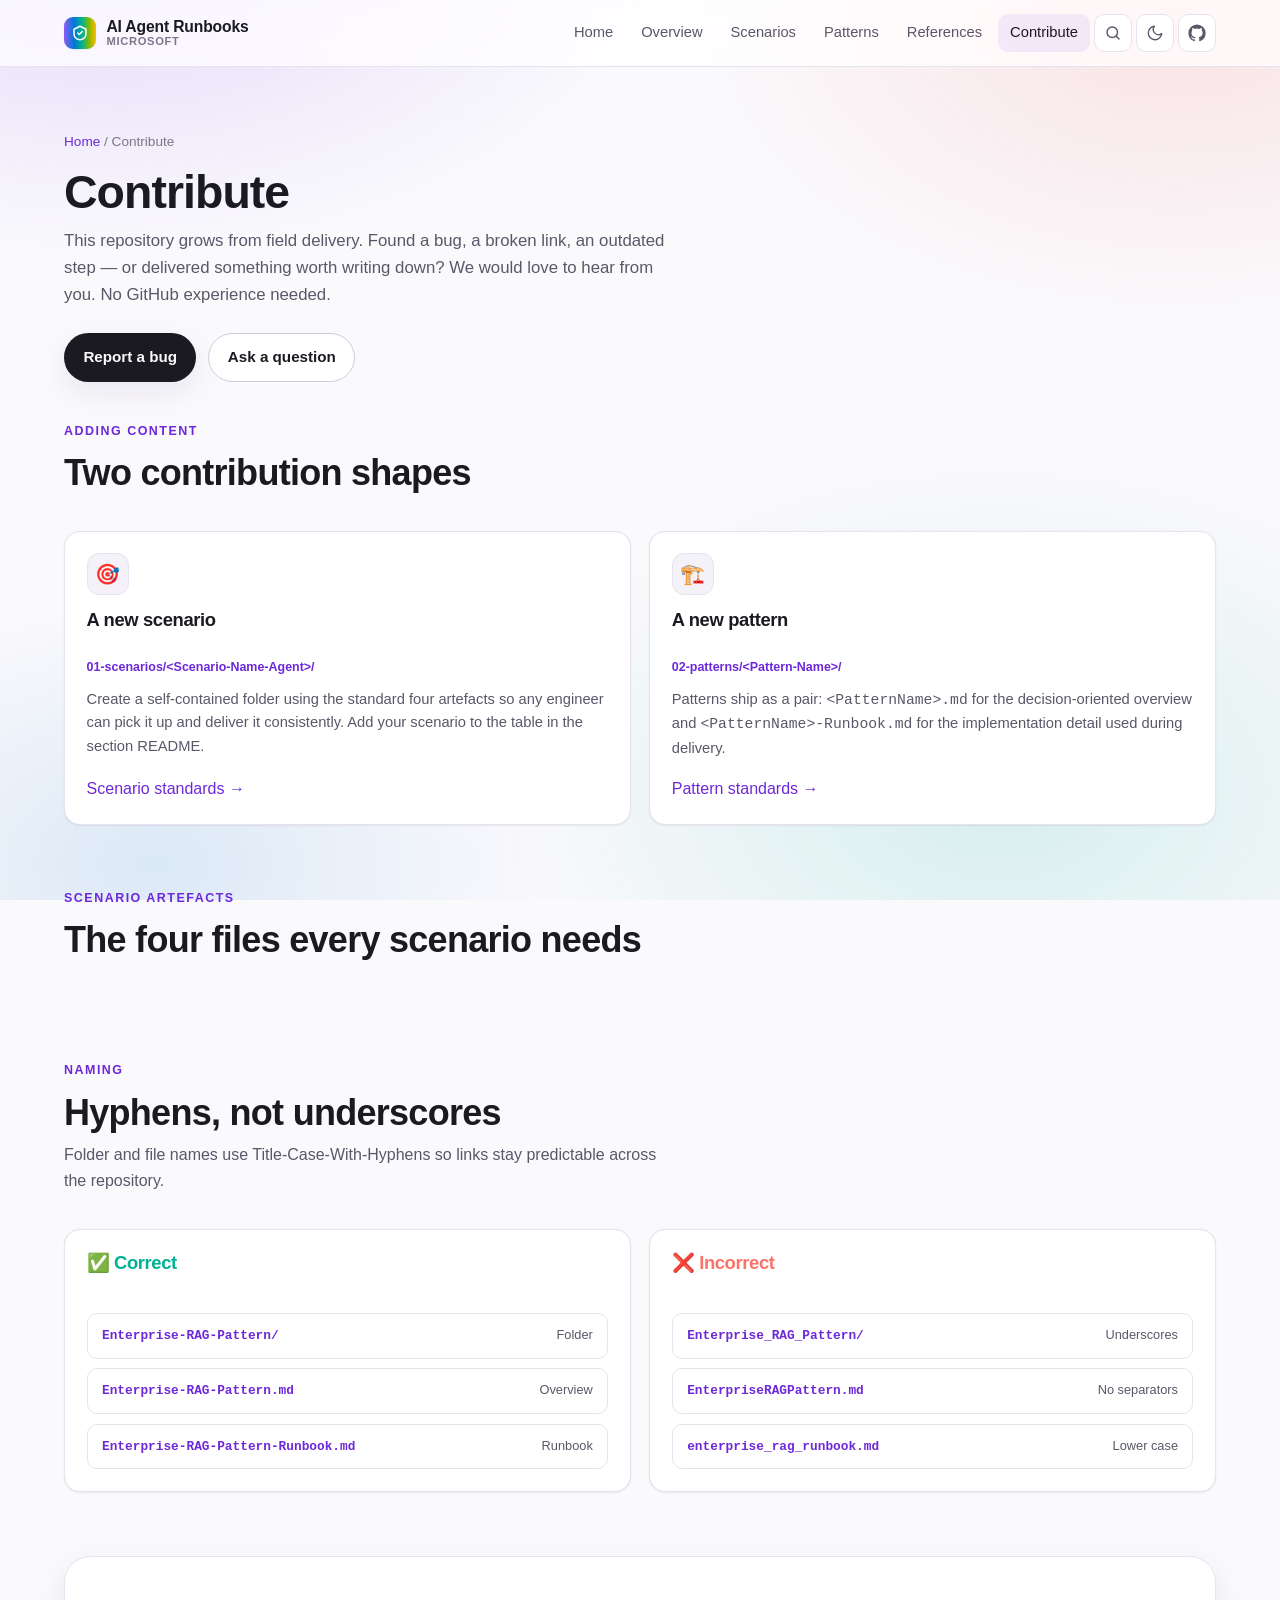
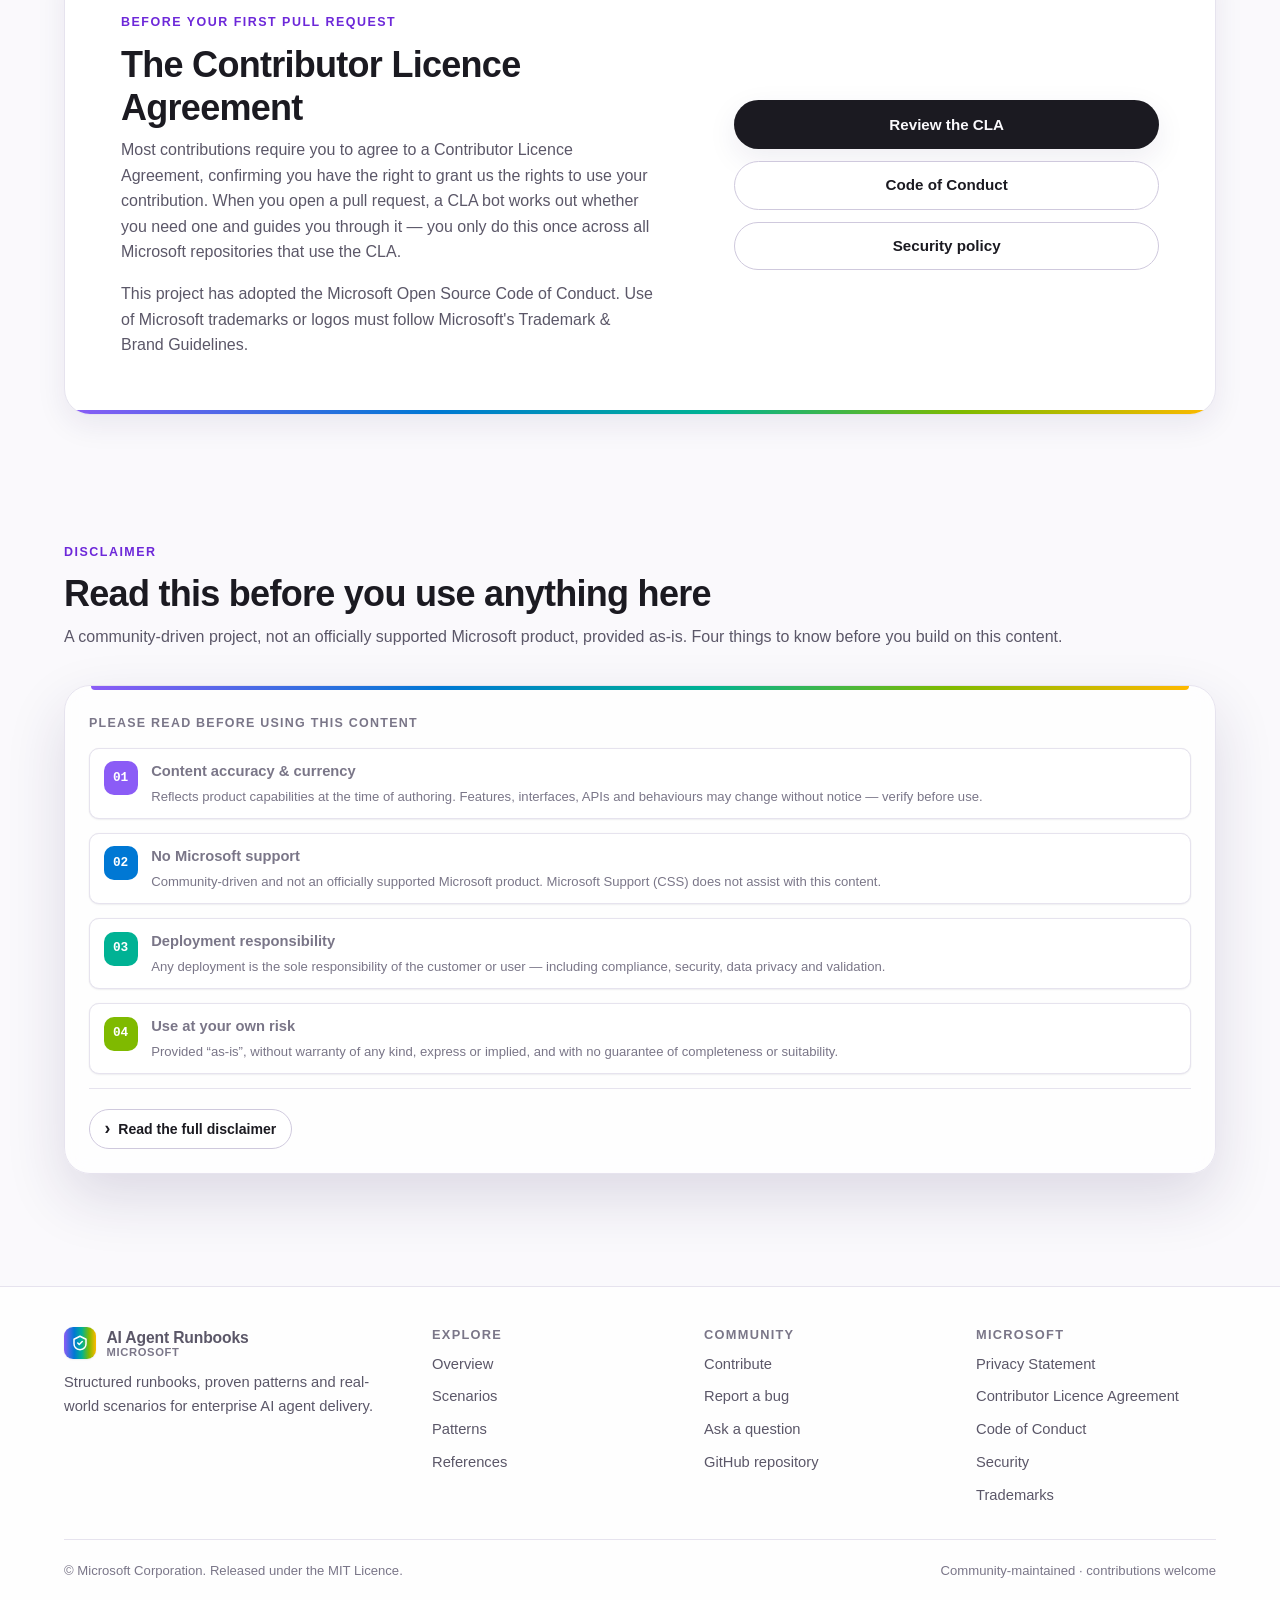
==== docs/contribute.html @ add22dee "Add full-text search to production website (#16) Port the reviewed dev search feature while preservi" ====
<!DOCTYPE html>
<html lang="en" data-theme="light">
<head>
<meta charset="UTF-8">
<meta name="viewport" content="width=device-width, initial-scale=1">
<title>Contribute — AI Agent Runbooks</title>
<meta name="description" content="How to contribute a scenario, pattern or fix to AI Agent Runbooks — folder standards, naming conventions, the CLA and how to raise an issue.">
<link rel="icon" href="data:image/svg+xml,<svg xmlns='http://www.w3.org/2000/svg' viewBox='0 0 32 32'><defs><linearGradient id='g' x1='0' x2='1'><stop offset='0' stop-color='%238b5cf6'/><stop offset='.5' stop-color='%230078d4'/><stop offset='1' stop-color='%2300b294'/></linearGradient></defs><rect width='32' height='32' rx='9' fill='url(%23g)'/></svg>">
<link rel="stylesheet" href="assets/styles.css">
<script>
  (function () {
    var stored = null;
    try { stored = localStorage.getItem("arb-theme"); } catch (e) {}
    var theme = stored || (window.matchMedia("(prefers-color-scheme: dark)").matches ? "dark" : "light");
    document.documentElement.setAttribute("data-theme", theme);
  })();
</script>
</head>
<body>

<header class="site-header">
  <div class="wrap bar">
    <a class="brand" href="index.html">
      <span class="mark" aria-hidden="true">
        <svg viewBox="0 0 24 24" fill="none" stroke="white" stroke-width="2" stroke-linecap="round" stroke-linejoin="round"><path d="M12 3 4 7v6c0 4.4 3.4 7.4 8 8 4.6-.6 8-3.6 8-8V7l-8-4Z"/><path d="m9 12 2 2 4-4"/></svg>
      </span>
      <span class="name"><strong>AI Agent Runbooks</strong><span>Microsoft</span></span>
    </a>
    <button class="icon-btn nav-toggle" type="button" aria-expanded="false" aria-label="Toggle navigation"></button>
    <nav class="nav">
      <a class="navlink" href="index.html">Home</a>
      <a class="navlink" href="overview.html">Overview</a>
      <a class="navlink" href="scenarios.html">Scenarios</a>
      <a class="navlink" href="patterns.html">Patterns</a>
      <a class="navlink" href="references.html">References</a>
      <a class="navlink" href="contribute.html">Contribute</a>
      <button class="icon-btn" type="button" data-global-search data-search-icon aria-label="Search the site" aria-haspopup="dialog" aria-controls="site-search-dialog"></button>
      <button class="icon-btn" type="button" data-theme-toggle aria-label="Toggle theme"></button>
      <a class="icon-btn" href="https://github.com/microsoft/ai-agent-runbooks" target="_blank" rel="noopener" aria-label="Open the repository on GitHub" data-github-icon></a>
    </nav>
  </div>
</header>

<main>
  <section class="page-head">
    <div class="wrap">
      <div class="crumbs"><a href="index.html">Home</a> / Contribute</div>
      <h1>Contribute</h1>
      <p>
        This repository grows from field delivery. Found a bug, a broken link, an outdated step — or delivered
        something worth writing down? We would love to hear from you. No GitHub experience needed.
      </p>
      <div class="hero-actions" style="margin-top:1.5rem">
        <a class="btn btn-primary" href="https://github.com/microsoft/ai-agent-runbooks/issues/new?template=bug_report.yml" target="_blank" rel="noopener">Report a bug</a>
        <a class="btn btn-ghost" href="https://github.com/microsoft/ai-agent-runbooks/issues/new?template=question.yml" target="_blank" rel="noopener">Ask a question</a>
      </div>
    </div>
  </section>

  <section class="section" style="padding-top:1rem">
    <div class="wrap">
      <div class="section-head">
        <div class="kicker">Adding content</div>
        <h2>Two contribution shapes</h2>
      </div>
      <div class="grid grid-2">
        <div class="card">
          <div class="card-icon" aria-hidden="true">🎯</div>
          <h3>A new scenario</h3>
          <div class="type">01-scenarios/&lt;Scenario-Name-Agent&gt;/</div>
          <p>
            Create a self-contained folder using the standard four artefacts so any engineer can pick it up and
            deliver it consistently. Add your scenario to the table in the section README.
          </p>
          <div class="foot"><a href="https://github.com/microsoft/ai-agent-runbooks/tree/main/01-scenarios" target="_blank" rel="noopener">Scenario standards →</a></div>
        </div>
        <div class="card">
          <div class="card-icon" aria-hidden="true">🏗️</div>
          <h3>A new pattern</h3>
          <div class="type">02-patterns/&lt;Pattern-Name&gt;/</div>
          <p>
            Patterns ship as a pair: <code>&lt;PatternName&gt;.md</code> for the decision-oriented overview and
            <code>&lt;PatternName&gt;-Runbook.md</code> for the implementation detail used during delivery.
          </p>
          <div class="foot"><a href="https://github.com/microsoft/ai-agent-runbooks/tree/main/02-patterns" target="_blank" rel="noopener">Pattern standards →</a></div>
        </div>
      </div>
    </div>
  </section>

  <section class="section" style="padding-top:0">
    <div class="wrap">
      <div class="section-head">
        <div class="kicker">Scenario artefacts</div>
        <h2>The four files every scenario needs</h2>
      </div>
      <div class="anatomy" id="anatomy"></div>
    </div>
  </section>

  <section class="section" style="padding-top:0">
    <div class="wrap">
      <div class="section-head">
        <div class="kicker">Naming</div>
        <h2>Hyphens, not underscores</h2>
        <p class="muted">Folder and file names use Title-Case-With-Hyphens so links stay predictable across the repository.</p>
      </div>
      <div class="grid grid-2">
        <div class="card">
          <h3 style="color:var(--teal)">✅ Correct</h3>
          <div class="anatomy" style="margin-top:.75rem">
            <div class="anatomy-row"><code>Enterprise-RAG-Pattern/</code><span>Folder</span></div>
            <div class="anatomy-row"><code>Enterprise-RAG-Pattern.md</code><span>Overview</span></div>
            <div class="anatomy-row"><code>Enterprise-RAG-Pattern-Runbook.md</code><span>Runbook</span></div>
          </div>
        </div>
        <div class="card">
          <h3 style="color:var(--coral)">❌ Incorrect</h3>
          <div class="anatomy" style="margin-top:.75rem">
            <div class="anatomy-row"><code>Enterprise_RAG_Pattern/</code><span>Underscores</span></div>
            <div class="anatomy-row"><code>EnterpriseRAGPattern.md</code><span>No separators</span></div>
            <div class="anatomy-row"><code>enterprise_rag_runbook.md</code><span>Lower case</span></div>
          </div>
        </div>
      </div>
    </div>
  </section>

  <section class="section" style="padding-top:0">
    <div class="wrap">
      <div class="cta">
        <div class="cta-grid">
          <div>
            <div style="font-size:.78rem;font-weight:700;letter-spacing:.12em;text-transform:uppercase;color:var(--accent);margin-bottom:.6rem">Before your first pull request</div>
            <h2>The Contributor Licence Agreement</h2>
            <p>
              Most contributions require you to agree to a Contributor Licence Agreement, confirming you have
              the right to grant us the rights to use your contribution. When you open a pull request, a CLA
              bot works out whether you need one and guides you through it — you only do this once across all
              Microsoft repositories that use the CLA.
            </p>
            <p style="margin-bottom:0">
              This project has adopted the Microsoft Open Source Code of Conduct. Use of Microsoft trademarks
              or logos must follow Microsoft's Trademark &amp; Brand Guidelines.
            </p>
          </div>
          <div class="actions">
            <a class="btn btn-primary" href="https://cla.opensource.microsoft.com" target="_blank" rel="noopener">Review the CLA</a>
            <a class="btn btn-ghost" href="https://opensource.microsoft.com/codeofconduct/" target="_blank" rel="noopener">Code of Conduct</a>
            <a class="btn btn-ghost" href="https://github.com/microsoft/ai-agent-runbooks/blob/main/SECURITY.md" target="_blank" rel="noopener">Security policy</a>
          </div>
        </div>
      </div>
    </div>
  </section>
  <!-- DISCLAIMER -->
  <section class="section disclaimer-section">
    <div class="wrap">
      <div class="section-head">
        <div class="kicker">Disclaimer</div>
        <h2>Read this before you use anything here</h2>
        <p class="muted">
          A community-driven project, not an officially supported Microsoft product, provided as-is.
          Four things to know before you build on this content.
        </p>
      </div>

      <div class="hero-art disclaimer-panel" aria-label="Disclaimer">
        <div class="art-head">Please read before using this content</div>
        <div class="art-step">
          <span class="n">01</span>
          <span><strong>Content accuracy &amp; currency</strong><span>Reflects product capabilities at the time of authoring. Features, interfaces, APIs and behaviours may change without notice — verify before use.</span></span>
        </div>
        <div class="art-step">
          <span class="n">02</span>
          <span><strong>No Microsoft support</strong><span>Community-driven and not an officially supported Microsoft product. Microsoft Support (CSS) does not assist with this content.</span></span>
        </div>
        <div class="art-step">
          <span class="n">03</span>
          <span><strong>Deployment responsibility</strong><span>Any deployment is the sole responsibility of the customer or user — including compliance, security, data privacy and validation.</span></span>
        </div>
        <div class="art-step">
          <span class="n">04</span>
          <span><strong>Use at your own risk</strong><span>Provided “as-is”, without warranty of any kind, express or implied, and with no guarantee of completeness or suitability.</span></span>
        </div>

        <details class="disclaimer-full">
          <summary><span class="chev" aria-hidden="true">›</span> Read the full disclaimer</summary>
          <div class="disclaimer-body">
            <p><strong>Please read the following disclaimers carefully before using any content in this repository.</strong></p>

            <h4>1. Content accuracy and currency</h4>
            <p>
              The content, configurations, architecture diagrams, and implementation guidance included in this
              repository reflect information and product capabilities available <strong>at the time of authoring</strong>.
              Microsoft products and services — including Microsoft Copilot Studio, Azure AI Foundry, and
              Microsoft 365 Copilot — are continuously updated, and <strong>features, interfaces, APIs, and
              behaviors may change</strong> without notice following a product update or release.
            </p>
            <p>
              Users are responsible for verifying that the guidance in this repository remains applicable and
              accurate against the current version of the relevant Microsoft products and services before use in
              any project or production environment.
            </p>

            <h4>2. No Microsoft support</h4>
            <p>
              This repository is a <strong>community-driven project</strong> and is <strong>not an officially
              supported Microsoft product</strong>. Content is contributed and maintained by Microsoft employees
              and community members acting in a voluntary capacity.
            </p>
            <p>
              <strong>Microsoft Support (CSS) does not provide assistance, troubleshooting, or incident
              response</strong> for issues arising from the use of content in this repository. For official
              product support, please use the
              <a href="https://support.microsoft.com" target="_blank" rel="noopener">Microsoft Support portal</a>
              or your designated Microsoft support channel.
            </p>

            <h4>3. Deployment responsibility</h4>
            <p>
              Any deployment of AI Agent solutions derived from or informed by the content in this repository is
              <strong>the sole responsibility of the customer or user performing the deployment</strong>. This
              includes, but is not limited to:
            </p>
            <ul>
              <li>Ensuring compliance with applicable laws, regulations, and organizational policies</li>
              <li>Validating configurations, integrations, and data handling practices in your target environment</li>
              <li>Managing access controls, security configurations, and data privacy requirements</li>
              <li>Testing and validating agent behavior prior to production release</li>
            </ul>
            <p>
              Microsoft and the contributors to this repository <strong>assume no liability</strong> for any
              damages, data loss, service disruption, or compliance violations resulting from the use or
              deployment of content from this repository.
            </p>

            <h4>4. General use at own risk</h4>
            <p>
              This repository is provided <strong>“as-is”</strong>, without warranty of any kind, express or
              implied. The authors and contributors make no representations or guarantees regarding the
              completeness, reliability, suitability, or availability of any content within this repository for
              any particular purpose. <strong>Use of this repository and its contents is entirely at your own
              risk.</strong>
            </p>

            <p class="disclaimer-note">
              Source of record:
              <a href="https://github.com/microsoft/ai-agent-runbooks/tree/main/00-overview#disclaimer" target="_blank" rel="noopener">00-overview · Disclaimer</a>.
              Trademark guidance is covered by
              <a href="https://www.microsoft.com/en-us/legal/intellectualproperty/trademarks/usage/general" target="_blank" rel="noopener">Microsoft’s Trademark &amp; Brand Guidelines</a>.
            </p>
          </div>
        </details>
      </div>
    </div>
  </section>

</main>

<footer class="site-footer">
  <div class="wrap">
    <div class="footer-grid">
      <div>
        <a class="brand" href="index.html" style="margin-bottom:.75rem">
          <span class="mark" aria-hidden="true">
            <svg viewBox="0 0 24 24" fill="none" stroke="white" stroke-width="2" stroke-linecap="round" stroke-linejoin="round"><path d="M12 3 4 7v6c0 4.4 3.4 7.4 8 8 4.6-.6 8-3.6 8-8V7l-8-4Z"/><path d="m9 12 2 2 4-4"/></svg>
          </span>
          <span class="name"><strong>AI Agent Runbooks</strong><span>Microsoft</span></span>
        </a>
        <p class="muted" style="font-size:.92rem;max-width:38ch">
          Structured runbooks, proven patterns and real-world scenarios for enterprise AI agent delivery.
        </p>
      </div>
      <div>
        <h4>Explore</h4>
        <ul>
          <li><a href="overview.html">Overview</a></li>
          <li><a href="scenarios.html">Scenarios</a></li>
          <li><a href="patterns.html">Patterns</a></li>
          <li><a href="references.html">References</a></li>
        </ul>
      </div>
      <div>
        <h4>Community</h4>
        <ul>
          <li><a href="contribute.html">Contribute</a></li>
          <li><a href="https://github.com/microsoft/ai-agent-runbooks/issues/new?template=bug_report.yml" target="_blank" rel="noopener">Report a bug</a></li>
          <li><a href="https://github.com/microsoft/ai-agent-runbooks/issues/new?template=question.yml" target="_blank" rel="noopener">Ask a question</a></li>
          <li><a href="https://github.com/microsoft/ai-agent-runbooks" target="_blank" rel="noopener">GitHub repository</a></li>
        </ul>
      </div>
      <div>
        <h4>Microsoft</h4>
        <ul>
          <li><a href="https://go.microsoft.com/fwlink/?LinkId=521839" target="_blank" rel="noopener">Privacy Statement</a></li>
          <li><a href="https://cla.opensource.microsoft.com" target="_blank" rel="noopener">Contributor Licence Agreement</a></li>
          <li><a href="https://opensource.microsoft.com/codeofconduct/" target="_blank" rel="noopener">Code of Conduct</a></li>
          <li><a href="https://github.com/microsoft/ai-agent-runbooks/blob/main/SECURITY.md" target="_blank" rel="noopener">Security</a></li>
          <li><a href="https://www.microsoft.com/legal/intellectualproperty/trademarks/usage/general" target="_blank" rel="noopener">Trademarks</a></li>
        </ul>
      </div>
    </div>
    <div class="legal">
      <span>© Microsoft Corporation. Released under the MIT Licence.</span>
      <span>Community-maintained · contributions welcome</span>
    </div>
  </div>
</footer>

<script src="assets/data.js"></script>
<script src="assets/app.js"></script>
<script>
  document.getElementById("anatomy").innerHTML = RUNBOOK_ANATOMY.map(function (a) {
    return '<div class="anatomy-row"><code>' + a.file + "</code><span>" + a.desc + "</span></div>";
  }).join("");
</script>

</body>
</html>
---- docs/assets/styles.css ----
/* =============================================================
   AI Agent Runbooks — design system
   Visual language: Microsoft 365 Copilot — soft light mesh
   background, Segoe UI, Copilot spectrum accents, rounded cards.
   ============================================================= */

:root {
  color-scheme: light;

  /* Copilot spectrum */
  --violet: #8b5cf6;
  --violet-deep: #6d28d9;
  --blue: #0078d4;
  --teal: #00b294;
  --green: #7fba00;
  --amber: #ffb900;
  --coral: #f9736b;

  --spectrum: linear-gradient(90deg, var(--violet) 0%, var(--blue) 32%, var(--teal) 56%, var(--green) 78%, var(--amber) 100%);

  --bg: #faf9fc;
  --surface: #ffffff;
  --surface-2: #f4f2f8;
  --panel: rgba(255, 255, 255, 0.72);
  --border: #e6e3ee;
  --border-strong: #cfc9dd;

  --text: #1b1a21;
  --text-muted: #5b5768;
  --text-soft: #7a7688;

  --accent: var(--violet-deep);
  --accent-soft: rgba(109, 40, 217, 0.08);
  --on-accent: #ffffff;

  --shadow-sm: 0 1px 2px rgba(24, 20, 45, 0.06), 0 0 1px rgba(24, 20, 45, 0.1);
  --shadow-md: 0 10px 30px rgba(43, 27, 84, 0.08);
  --shadow-lg: 0 24px 60px rgba(43, 27, 84, 0.14);

  --radius: 10px;
  --radius-lg: 16px;
  --radius-xl: 26px;

  --font: "Segoe UI", "Segoe UI Variable", Aptos, Calibri, -apple-system, BlinkMacSystemFont, sans-serif;
  --mono: Consolas, "Cascadia Mono", "Courier New", monospace;

  --maxw: 1200px;
}

html[data-theme="dark"] {
  color-scheme: dark;
  --bg: #14131a;
  --surface: #1c1b24;
  --surface-2: #23212e;
  --panel: rgba(28, 27, 36, 0.72);
  --border: #302e3d;
  --border-strong: #453f57;
  --text: #ece9f5;
  --text-muted: #a7a2b8;
  --text-soft: #8d8899;
  --accent: #b18bff;
  --accent-soft: rgba(177, 139, 255, 0.14);
  --on-accent: #17131f;
  --shadow-sm: 0 1px 2px rgba(0, 0, 0, 0.4);
  --shadow-md: 0 10px 30px rgba(0, 0, 0, 0.45);
  --shadow-lg: 0 24px 60px rgba(0, 0, 0, 0.55);
}

/* ---------- base ---------- */
* { box-sizing: border-box; }

html { scroll-behavior: smooth; }

body {
  margin: 0;
  font-family: var(--font);
  background: var(--bg);
  color: var(--text);
  font-size: 16px;
  line-height: 1.6;
  -webkit-font-smoothing: antialiased;
}

/* Soft Copilot mesh, fixed behind everything */
body::before {
  content: "";
  position: fixed;
  inset: 0;
  z-index: -1;
  pointer-events: none;
  background:
    radial-gradient(58rem 34rem at 8% -8%, rgba(139, 92, 246, 0.20), transparent 60%),
    radial-gradient(48rem 30rem at 92% 2%, rgba(249, 115, 107, 0.16), transparent 62%),
    radial-gradient(52rem 34rem at 78% 88%, rgba(0, 178, 148, 0.14), transparent 60%),
    radial-gradient(40rem 26rem at 12% 96%, rgba(0, 120, 212, 0.12), transparent 62%);
}

html[data-theme="dark"] body::before { opacity: 0.5; }

a { color: var(--accent); text-decoration: none; }
a:hover { text-decoration: underline; }

h1, h2, h3, h4 { line-height: 1.2; margin: 0 0 0.5rem; letter-spacing: -0.02em; font-weight: 600; }
h1 { font-size: clamp(2.2rem, 5vw, 3.6rem); }
h2 { font-size: clamp(1.6rem, 3vw, 2.25rem); }
h3 { font-size: 1.15rem; }
p { margin: 0 0 1rem; }

.wrap { width: 100%; max-width: var(--maxw); margin: 0 auto; padding: 0 1.5rem; }
.muted { color: var(--text-muted); }
.center { text-align: center; }
.grad-text {
  background: var(--spectrum);
  -webkit-background-clip: text;
  background-clip: text;
  color: transparent;
}

/* ---------- header ---------- */
.site-header {
  position: sticky;
  top: 0;
  z-index: 50;
  backdrop-filter: saturate(180%) blur(14px);
  background: var(--panel);
  border-bottom: 1px solid var(--border);
}
.site-header .bar {
  display: flex;
  align-items: center;
  gap: 1rem;
  height: 66px;
}
.brand { display: flex; align-items: center; gap: 0.65rem; font-weight: 600; color: var(--text); }
.brand:hover { text-decoration: none; }
.brand .mark {
  width: 32px; height: 32px; border-radius: 9px;
  background: var(--spectrum);
  display: grid; place-items: center;
  box-shadow: var(--shadow-sm);
}
.brand .mark svg { width: 18px; height: 18px; }
.brand .name { display: flex; flex-direction: column; line-height: 1.1; }
.brand .name strong { font-size: 0.98rem; letter-spacing: -0.01em; }
.brand .name span { font-size: 0.7rem; color: var(--text-soft); letter-spacing: 0.06em; text-transform: uppercase; }

.nav { display: flex; align-items: center; gap: 0.25rem; margin-left: auto; }
.nav a.navlink {
  padding: 0.45rem 0.75rem;
  border-radius: var(--radius);
  color: var(--text-muted);
  font-size: 0.92rem;
  font-weight: 500;
}
.nav a.navlink:hover { background: var(--surface-2); color: var(--text); text-decoration: none; }
.nav a.navlink.active { color: var(--text); background: var(--accent-soft); }

.icon-btn {
  display: grid; place-items: center;
  width: 38px; height: 38px;
  border-radius: var(--radius);
  border: 1px solid var(--border);
  background: var(--surface);
  color: var(--text-muted);
  cursor: pointer;
}
.icon-btn:hover { color: var(--text); border-color: var(--border-strong); }
.nav-toggle { display: none; }

/* ---------- buttons ---------- */
.btn {
  display: inline-flex; align-items: center; gap: 0.5rem;
  padding: 0.7rem 1.15rem;
  border-radius: 999px;
  font-weight: 600; font-size: 0.95rem;
  border: 1px solid transparent;
  cursor: pointer;
  transition: transform 0.15s ease, box-shadow 0.15s ease;
}
.btn:hover { text-decoration: none; transform: translateY(-1px); }
.btn-primary { background: var(--text); color: var(--bg); box-shadow: var(--shadow-md); }
html[data-theme="dark"] .btn-primary { background: var(--accent); color: var(--on-accent); }
.btn-ghost { background: var(--surface); color: var(--text); border-color: var(--border-strong); }
.btn-ghost:hover { border-color: var(--accent); color: var(--accent); }

/* ---------- hero ---------- */
.hero { padding: clamp(3.5rem, 8vw, 6rem) 0 3rem; }
.hero-layout { display: grid; grid-template-columns: minmax(0, 1.15fr) minmax(0, 0.85fr); gap: 3rem; align-items: center; }
.hero .eyebrow {
  display: inline-flex; align-items: center; gap: 0.5rem;
  padding: 0.35rem 0.85rem;
  border-radius: 999px;
  background: var(--surface);
  border: 1px solid var(--border);
  font-size: 0.82rem; font-weight: 600; color: var(--text-muted);
  box-shadow: var(--shadow-sm);
  margin-bottom: 1.5rem;
}
.hero .eyebrow .dot { width: 8px; height: 8px; border-radius: 50%; background: var(--teal); }
.hero h1 { max-width: 20ch; }
.hero .lede { font-size: clamp(1.05rem, 2vw, 1.25rem); color: var(--text-muted); max-width: 62ch; margin-bottom: 2rem; }
.hero-actions { display: flex; flex-wrap: wrap; gap: 0.75rem; }

.stats {
  display: grid;
  grid-template-columns: repeat(4, minmax(0, 1fr));
  gap: 1rem;
  margin-top: 3.5rem;
}
.stat {
  background: var(--panel);
  backdrop-filter: blur(8px);
  border: 1px solid var(--border);
  border-radius: var(--radius-lg);
  padding: 1.25rem 1.35rem;
  box-shadow: var(--shadow-sm);
}
.stat .num { font-size: 2.1rem; font-weight: 600; letter-spacing: -0.03em; line-height: 1; }
.stat .label { font-size: 0.85rem; color: var(--text-muted); margin-top: 0.4rem; }

/* ---------- hero artwork ---------- */
.hero-art {
  position: relative;
  display: grid;
  gap: 0.85rem;
  padding: 1.5rem;
  border-radius: var(--radius-xl);
  background: var(--panel);
  backdrop-filter: blur(10px);
  border: 1px solid var(--border);
  box-shadow: var(--shadow-lg);
  overflow: hidden;
}
.hero-art::before {
  content: "";
  position: absolute;
  top: 0; left: 26px; right: 26px; height: 4px;
  border-radius: 0 0 4px 4px;
  background: var(--spectrum);
}
.hero-art .art-head {
  display: flex; align-items: center; gap: 0.55rem;
  font-size: 0.78rem; font-weight: 700; letter-spacing: 0.1em;
  text-transform: uppercase; color: var(--text-soft);
  margin-top: 0.25rem;
}
.art-step {
  display: grid; grid-template-columns: 34px 1fr; gap: 0.85rem;
  align-items: center;
  padding: 0.7rem 0.85rem;
  border-radius: var(--radius);
  border: 1px solid var(--border);
  background: var(--surface);
  box-shadow: var(--shadow-sm);
}
a.art-step { color: inherit; transition: border-color 0.15s ease, transform 0.15s ease, box-shadow 0.15s ease; }
a.art-step:hover {
  text-decoration: none;
  border-color: var(--accent);
  transform: translateY(-1px);
  box-shadow: var(--shadow-md);
}
.art-step .n {
  width: 34px; height: 34px; border-radius: 10px;
  display: grid; place-items: center;
  font-family: var(--mono); font-size: 0.8rem; font-weight: 700;
  color: #fff;
}
.art-step:nth-child(2) .n { background: var(--violet); }
.art-step:nth-child(3) .n { background: var(--blue); }
.art-step:nth-child(4) .n { background: var(--teal); }
.art-step:nth-child(5) .n { background: var(--green); }
.art-step:nth-child(6) .n { background: var(--amber); }
.art-step strong { display: block; font-size: 0.92rem; font-weight: 600; }
.art-step span { font-size: 0.78rem; color: var(--text-soft); }

/* ---------- sections ---------- */
.section { padding: clamp(2.5rem, 5vw, 4rem) 0; }
.section-head { max-width: 68ch; margin-bottom: 2.25rem; }
.section-head .kicker {
  font-size: 0.78rem; font-weight: 700; letter-spacing: 0.12em;
  text-transform: uppercase; color: var(--accent); margin-bottom: 0.6rem;
}

.grid { display: grid; gap: 1.15rem; }
.grid-2 { grid-template-columns: repeat(2, minmax(0, 1fr)); }
.grid-3 { grid-template-columns: repeat(3, minmax(0, 1fr)); }
.grid-4 { grid-template-columns: repeat(4, minmax(0, 1fr)); }

/* ---------- cards ---------- */
.card {
  position: relative;
  display: flex; flex-direction: column;
  background: var(--surface);
  border: 1px solid var(--border);
  border-radius: var(--radius-lg);
  padding: 1.35rem;
  box-shadow: var(--shadow-sm);
  transition: transform 0.18s ease, box-shadow 0.18s ease, border-color 0.18s ease;
  overflow: hidden;
}
a.card { color: inherit; }
a.card:hover { text-decoration: none; transform: translateY(-3px); box-shadow: var(--shadow-md); border-color: var(--border-strong); }
.card::before {
  content: "";
  position: absolute; inset: 0 0 auto 0; height: 3px;
  background: var(--spectrum);
  opacity: 0; transition: opacity 0.18s ease;
}
a.card:hover::before { opacity: 1; }

.card .card-icon {
  width: 42px; height: 42px; border-radius: 12px;
  display: grid; place-items: center;
  font-size: 1.25rem;
  background: var(--surface-2);
  border: 1px solid var(--border);
  margin-bottom: 0.9rem;
}
.card h3 { margin-bottom: 0.3rem; min-height: 2.75rem; }
.card .type { font-size: 0.78rem; color: var(--accent); font-weight: 600; margin-bottom: 0.6rem; }
.card p {
  font-size: 0.92rem; color: var(--text-muted); margin-bottom: 1rem;
  display: -webkit-box; -webkit-box-orient: vertical; -webkit-line-clamp: 6;
  overflow: hidden;
}
.card .foot { margin-top: auto; display: flex; flex-wrap: wrap; gap: 0.4rem; align-items: center; }
.grid > .card { height: 100%; }

.tag {
  font-size: 0.72rem;
  font-weight: 500;
  padding: 0.2rem 0.55rem;
  border-radius: 999px;
  background: var(--surface-2);
  border: 1px solid var(--border);
  color: var(--text-muted);
  white-space: nowrap;
}
.tag.more { background: transparent; border-style: dashed; }

.pill-status {
  font-size: 0.72rem; font-weight: 600;
  padding: 0.2rem 0.55rem; border-radius: 999px;
  border: 1px solid rgba(0, 178, 148, 0.35);
  background: rgba(0, 178, 148, 0.1);
  color: #06795f;
}
html[data-theme="dark"] .pill-status { color: #4fd6bb; }
.pill-status.preview {
  border-color: rgba(255, 185, 0, 0.4);
  background: rgba(255, 185, 0, 0.12);
  color: #8a6100;
}
html[data-theme="dark"] .pill-status.preview { color: #ffcf4d; }

/* numbered pillar cards */
.pillar { padding-top: 1.6rem; }
.pillar .step {
  font-family: var(--mono);
  font-size: 0.78rem; font-weight: 700;
  color: var(--text-soft);
  letter-spacing: 0.08em;
  margin-bottom: 0.75rem;
}

/* ---------- catalogue toolbar ---------- */
.toolbar {
  position: sticky; top: 66px; z-index: 30;
  background: var(--panel);
  backdrop-filter: blur(14px);
  border: 1px solid var(--border);
  border-radius: var(--radius-lg);
  padding: 1rem;
  margin-bottom: 1.75rem;
  box-shadow: var(--shadow-sm);
}
.search {
  display: flex; align-items: center; gap: 0.6rem;
  background: var(--surface);
  border: 1px solid var(--border);
  border-radius: 999px;
  padding: 0.55rem 1rem;
}
.search:focus-within { border-color: var(--accent); box-shadow: 0 0 0 3px var(--accent-soft); }
.search input {
  flex: 1; border: 0; outline: 0; background: transparent;
  font: inherit; font-size: 0.95rem; color: var(--text);
}
.search svg { flex: none; color: var(--text-soft); }

.filters { display: flex; flex-wrap: wrap; gap: 0.4rem; margin-top: 0.85rem; }
.chip {
  font-size: 0.82rem;
  padding: 0.35rem 0.8rem;
  border-radius: 999px;
  border: 1px solid var(--border);
  background: var(--surface);
  color: var(--text-muted);
  cursor: pointer;
  font-family: inherit;
}
.chip:hover { border-color: var(--border-strong); color: var(--text); }
.chip[aria-pressed="true"] { background: var(--text); color: var(--bg); border-color: var(--text); }
html[data-theme="dark"] .chip[aria-pressed="true"] { background: var(--accent); color: var(--on-accent); border-color: var(--accent); }

.result-count { font-size: 0.86rem; color: var(--text-soft); margin-top: 0.85rem; }
.empty { padding: 3rem 1rem; text-align: center; color: var(--text-muted); }

/* ---------- global search ---------- */
.search-dialog {
  width: min(860px, calc(100vw - 2rem));
  max-width: 100%;
  border: 1px solid var(--border);
  border-radius: var(--radius-xl);
  padding: 0;
  background: var(--surface);
  color: var(--text);
  box-shadow: var(--shadow-lg);
}
.search-dialog::backdrop { background: rgba(21, 16, 34, 0.55); }
.search-dialog-panel {
  display: grid;
  gap: 1rem;
  padding: 1.25rem;
}
.search-dialog-head {
  display: flex;
  align-items: flex-start;
  justify-content: space-between;
  gap: 1rem;
}
.search-dialog-kicker {
  margin: 0 0 0.25rem;
  font-size: 0.78rem;
  font-weight: 700;
  letter-spacing: 0.12em;
  text-transform: uppercase;
  color: var(--accent);
}
.search-dialog-head h2 { margin-bottom: 0; font-size: clamp(1.25rem, 2.5vw, 1.8rem); }
.search-dialog-close {
  font-size: 1.3rem;
  line-height: 1;
}
.search-dialog-label {
  display: inline-block;
  margin-bottom: 0.45rem;
  font-size: 0.86rem;
  font-weight: 600;
  color: var(--text-muted);
}
.search-dialog-form { margin: 0; }
.search-dialog-search { padding-right: 1.1rem; }
.search-scope {
  display: flex;
  flex-wrap: wrap;
  gap: 0.5rem;
  margin: 0;
  padding: 0;
  border: 0;
}
.scope-chip {
  position: relative;
  cursor: pointer;
}
.scope-chip input {
  position: absolute;
  inset: 0;
  opacity: 0;
  pointer-events: none;
}
.scope-chip span {
  display: inline-flex;
  align-items: center;
  padding: 0.4rem 0.85rem;
  border-radius: 999px;
  border: 1px solid var(--border);
  background: var(--surface);
  color: var(--text-muted);
  font-size: 0.82rem;
  font-weight: 500;
}
.scope-chip input:focus-visible + span {
  outline: 3px solid var(--accent-soft);
  outline-offset: 2px;
}
.scope-chip input:checked + span {
  background: var(--text);
  color: var(--bg);
  border-color: var(--text);
}
html[data-theme="dark"] .scope-chip input:checked + span {
  background: var(--accent);
  color: var(--on-accent);
  border-color: var(--accent);
}
.search-meta {
  display: flex;
  align-items: center;
  justify-content: space-between;
  gap: 1rem;
}
.search-meta .result-count { margin-top: 0; }
.search-retry { padding: 0.55rem 0.95rem; border-radius: 999px; }
.search-retry[hidden] { display: none; }
.search-results {
  min-height: 220px;
  max-height: min(55vh, 34rem);
  overflow: auto;
  padding-right: 0.15rem;
}
.search-result {
  display: grid;
  gap: 0.45rem;
  padding: 1rem 1.05rem;
  border: 1px solid var(--border);
  border-radius: var(--radius-lg);
  background: var(--surface);
  color: inherit;
  box-shadow: var(--shadow-sm);
}
.search-result + .search-result { margin-top: 0.8rem; }
.search-result:hover {
  text-decoration: none;
  border-color: var(--border-strong);
  box-shadow: var(--shadow-md);
}
.search-result-head {
  display: flex;
  align-items: center;
  justify-content: space-between;
  gap: 0.75rem;
}
.search-result-head strong { font-size: 1rem; color: var(--text); }
.search-result p {
  margin: 0;
  font-size: 0.92rem;
  color: var(--text-muted);
}
.search-result-url {
  font-size: 0.78rem;
  color: var(--text-soft);
  word-break: break-all;
}

/* ---------- page header ---------- */
.page-head { padding: clamp(2.5rem, 6vw, 4rem) 0 1.5rem; }
.page-head h1 { font-size: clamp(1.9rem, 4vw, 2.9rem); }
.page-head p { max-width: 65ch; color: var(--text-muted); font-size: 1.05rem; }
.crumbs { font-size: 0.85rem; color: var(--text-soft); margin-bottom: 0.75rem; }

/* ---------- anatomy list ---------- */
.anatomy { display: grid; gap: 0.6rem; }
.anatomy-row {
  display: grid; grid-template-columns: 220px 1fr; gap: 1rem;
  align-items: baseline;
  padding: 0.9rem 1.1rem;
  border: 1px solid var(--border);
  border-radius: var(--radius);
  background: var(--surface);
}
.anatomy-row code {
  font-family: var(--mono); font-size: 0.85rem;
  color: var(--accent); font-weight: 600;
}
.anatomy-row span { font-size: 0.92rem; color: var(--text-muted); }
.card .anatomy-row { grid-template-columns: minmax(0, 1fr) auto; padding: 0.7rem 0.9rem; }
.card .anatomy-row code { font-size: 0.8rem; }
.card .anatomy-row span { font-size: 0.8rem; white-space: nowrap; }
.compare-col p { min-height: 5.4rem; }
@media (max-width: 760px) { .compare-col p { min-height: 0; } }

/* ---------- disclaimer ---------- */
.disclaimer-panel .art-step { align-items: flex-start; }
.disclaimer-panel .art-step .n { margin-top: 0.1rem; }
.disclaimer-panel .art-step > span:last-child > span {
  display: block;
  margin-top: 0.2rem;
  font-size: 0.82rem;
  line-height: 1.55;
}
.disclaimer-full { border-top: 1px solid var(--border); padding-top: 1.25rem; }
.disclaimer-full > summary {
  display: inline-flex; align-items: center; gap: 0.5rem;
  cursor: pointer;
  font-size: 0.88rem; font-weight: 600;
  color: var(--text);
  list-style: none;
  padding: 0.5rem 0.9rem;
  border: 1px solid var(--border-strong);
  border-radius: 999px;
  background: var(--surface);
  transition: border-color 0.15s ease, color 0.15s ease;
}
.disclaimer-full > summary::-webkit-details-marker { display: none; }
.disclaimer-full > summary:hover { border-color: var(--accent); color: var(--accent); }
.disclaimer-full > summary .chev { transition: transform 0.2s ease; font-size: 1.1rem; line-height: 1; }
.disclaimer-full[open] > summary .chev { transform: rotate(90deg); }

.disclaimer-section .section-head { max-width: none; }
.disclaimer-body { max-width: none; margin-top: 1.5rem; font-size: 0.92rem; color: var(--text-muted); }
.disclaimer-body h4 {
  font-size: 0.95rem; color: var(--text);
  margin: 1.65rem 0 0.5rem;
  padding-left: 0.75rem;
  border-left: 3px solid var(--accent);
}
.disclaimer-body h4:first-child { margin-top: 0; }
.disclaimer-body p { margin: 0 0 0.75rem; line-height: 1.7; }
.disclaimer-body ul { margin: 0 0 0.75rem; padding-left: 1.25rem; display: grid; gap: 0.35rem; }
.disclaimer-body li { line-height: 1.6; }
.disclaimer-body strong { color: var(--text); font-weight: 600; }
.disclaimer-note {
  margin-top: 1.5rem;
  padding-top: 1rem;
  border-top: 1px solid var(--border);
  font-size: 0.85rem;
  color: var(--text-soft);
}

/* ---------- CTA band ---------- */
.cta {
  border-radius: var(--radius-xl);
  padding: clamp(2.25rem, 5vw, 3.5rem);
  background: var(--surface);
  border: 1px solid var(--border);
  box-shadow: var(--shadow-md);
  position: relative;
  overflow: hidden;
}
.cta::after {
  content: "";
  position: absolute; inset: auto 0 0 0; height: 4px;
  background: var(--spectrum);
}
.cta h2 { max-width: 22ch; }
.cta p { max-width: 60ch; color: var(--text-muted); }
.cta-grid {
  display: grid;
  grid-template-columns: minmax(0, 1.35fr) minmax(0, 1fr);
  gap: 2.5rem;
  align-items: center;
}
.cta-grid .actions { display: flex; flex-direction: column; gap: 0.75rem; align-items: stretch; }
.cta-grid .actions .btn { justify-content: center; }
.cta-grid .cta-note {
  border-left: 3px solid var(--accent);
  padding: 0.35rem 0 0.35rem 1rem;
  font-size: 0.92rem;
  color: var(--text-muted);
}
@media (max-width: 860px) { .cta-grid { grid-template-columns: 1fr; gap: 1.75rem; } }

/* ---------- footer ---------- */
.site-footer {
  border-top: 1px solid var(--border);
  margin-top: 3rem;
  padding: 2.5rem 0 3rem;
  background: var(--panel);
}
.footer-grid { display: grid; grid-template-columns: 1.4fr repeat(3, 1fr); gap: 2rem; }
.footer-grid h4 { font-size: 0.8rem; text-transform: uppercase; letter-spacing: 0.1em; color: var(--text-soft); }
.footer-grid ul { list-style: none; padding: 0; margin: 0; display: grid; gap: 0.45rem; }
.footer-grid a { color: var(--text-muted); font-size: 0.92rem; }
.footer-grid a:hover { color: var(--accent); }
.legal {
  margin-top: 2rem; padding-top: 1.25rem;
  border-top: 1px solid var(--border);
  font-size: 0.82rem; color: var(--text-soft);
  display: flex; flex-wrap: wrap; gap: 1rem; justify-content: space-between;
}

/* ---------- responsive ---------- */
@media (max-width: 980px) {
  .hero-layout { grid-template-columns: 1fr; gap: 2.25rem; }
  .grid-4 { grid-template-columns: repeat(2, minmax(0, 1fr)); }
  .grid-3 { grid-template-columns: repeat(2, minmax(0, 1fr)); }
  .stats { grid-template-columns: repeat(2, minmax(0, 1fr)); }
  .footer-grid { grid-template-columns: repeat(2, minmax(0, 1fr)); }
}
@media (max-width: 760px) {
  .nav-toggle { display: grid; }
  .nav {
    display: none;
    position: absolute; top: 66px; left: 0; right: 0;
    flex-direction: column; align-items: stretch;
    gap: 0.2rem; padding: 0.75rem 1.5rem 1.1rem;
    background: var(--surface);
    border-bottom: 1px solid var(--border);
    box-shadow: var(--shadow-md);
  }
  .nav.open { display: flex; }
  .nav .icon-btn { width: 100%; height: 40px; }
  .grid-2, .grid-3, .grid-4 { grid-template-columns: 1fr; }
  .anatomy-row { grid-template-columns: 1fr; gap: 0.25rem; }
  .toolbar { position: static; }
  .search-dialog {
    width: calc(100vw - 1rem);
    max-height: calc(100vh - 1rem);
  }
  .search-dialog-panel { padding: 1rem; }
  .search-dialog-head,
  .search-meta,
  .search-result-head {
    align-items: stretch;
    flex-direction: column;
  }
  .search-results { max-height: 50vh; }
}

@media (prefers-reduced-motion: reduce) {
  * { transition: none !important; animation: none !important; }
  html { scroll-behavior: auto; }
}
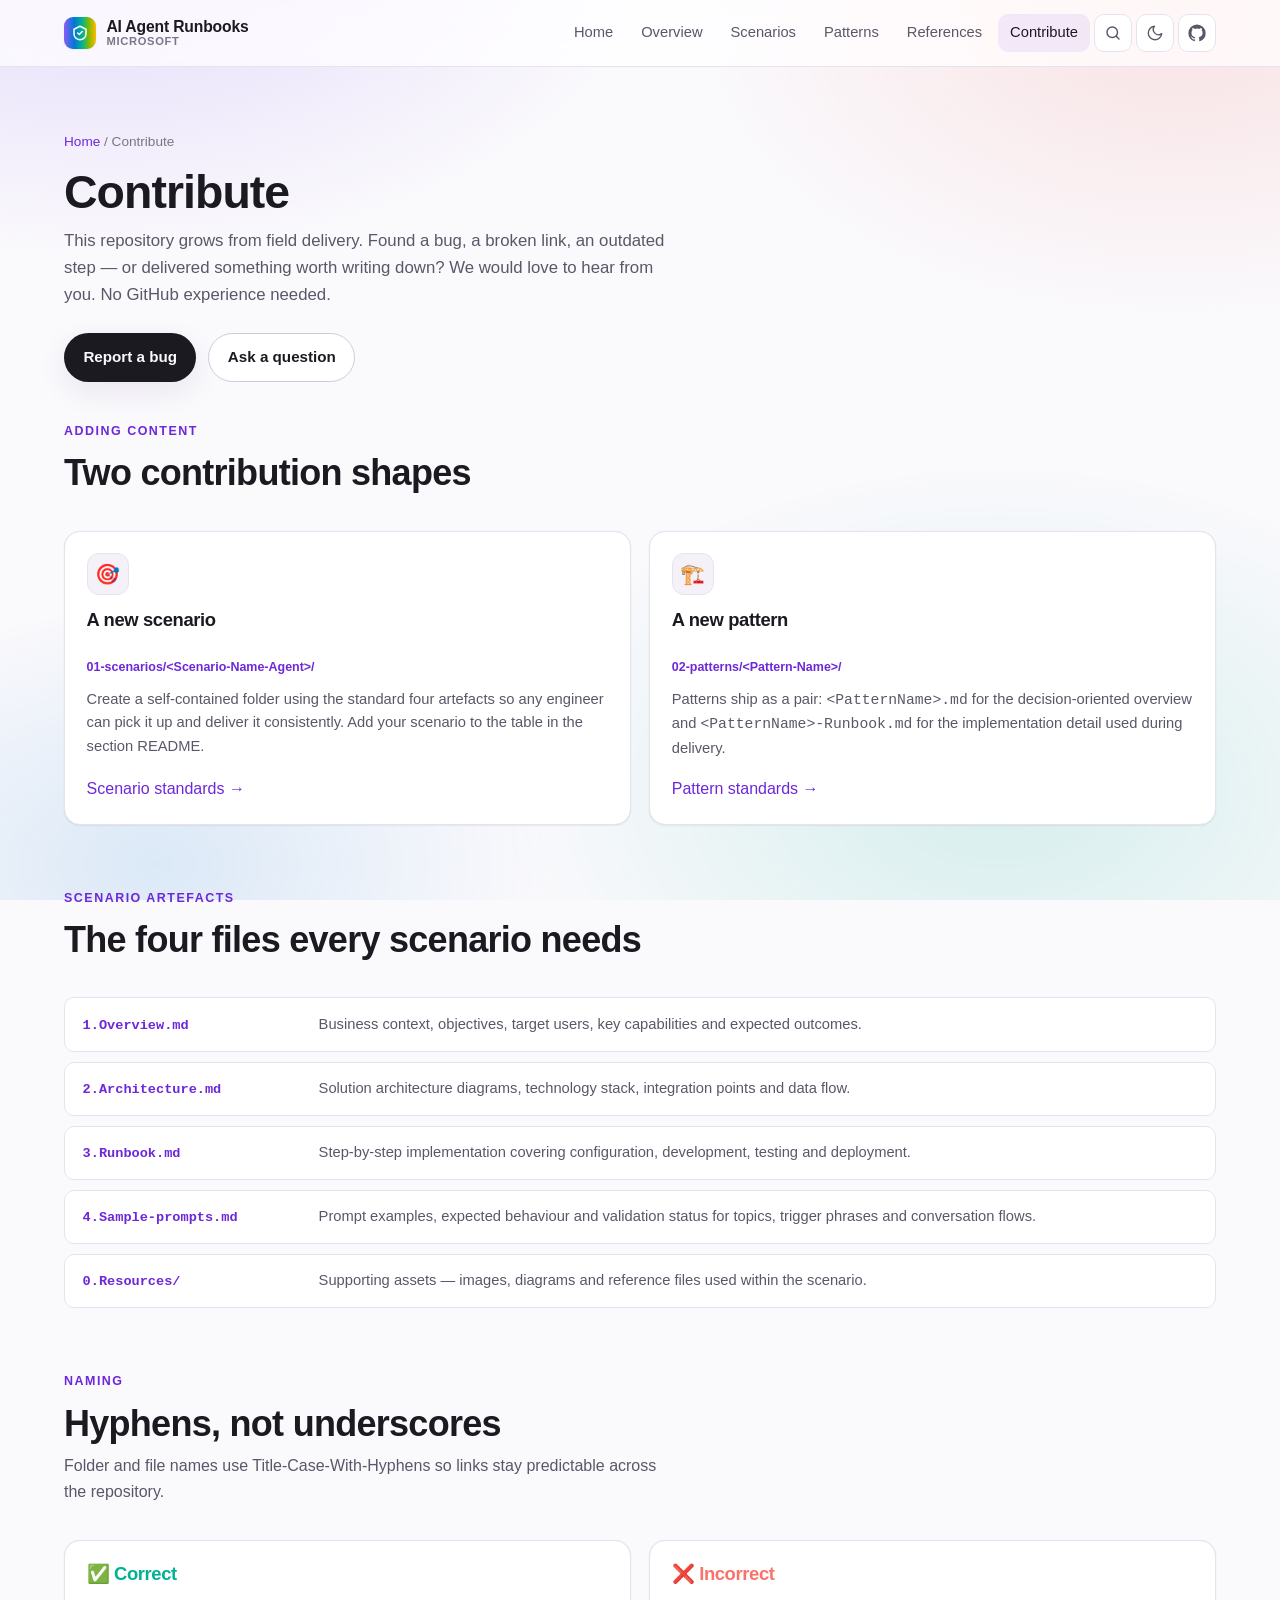
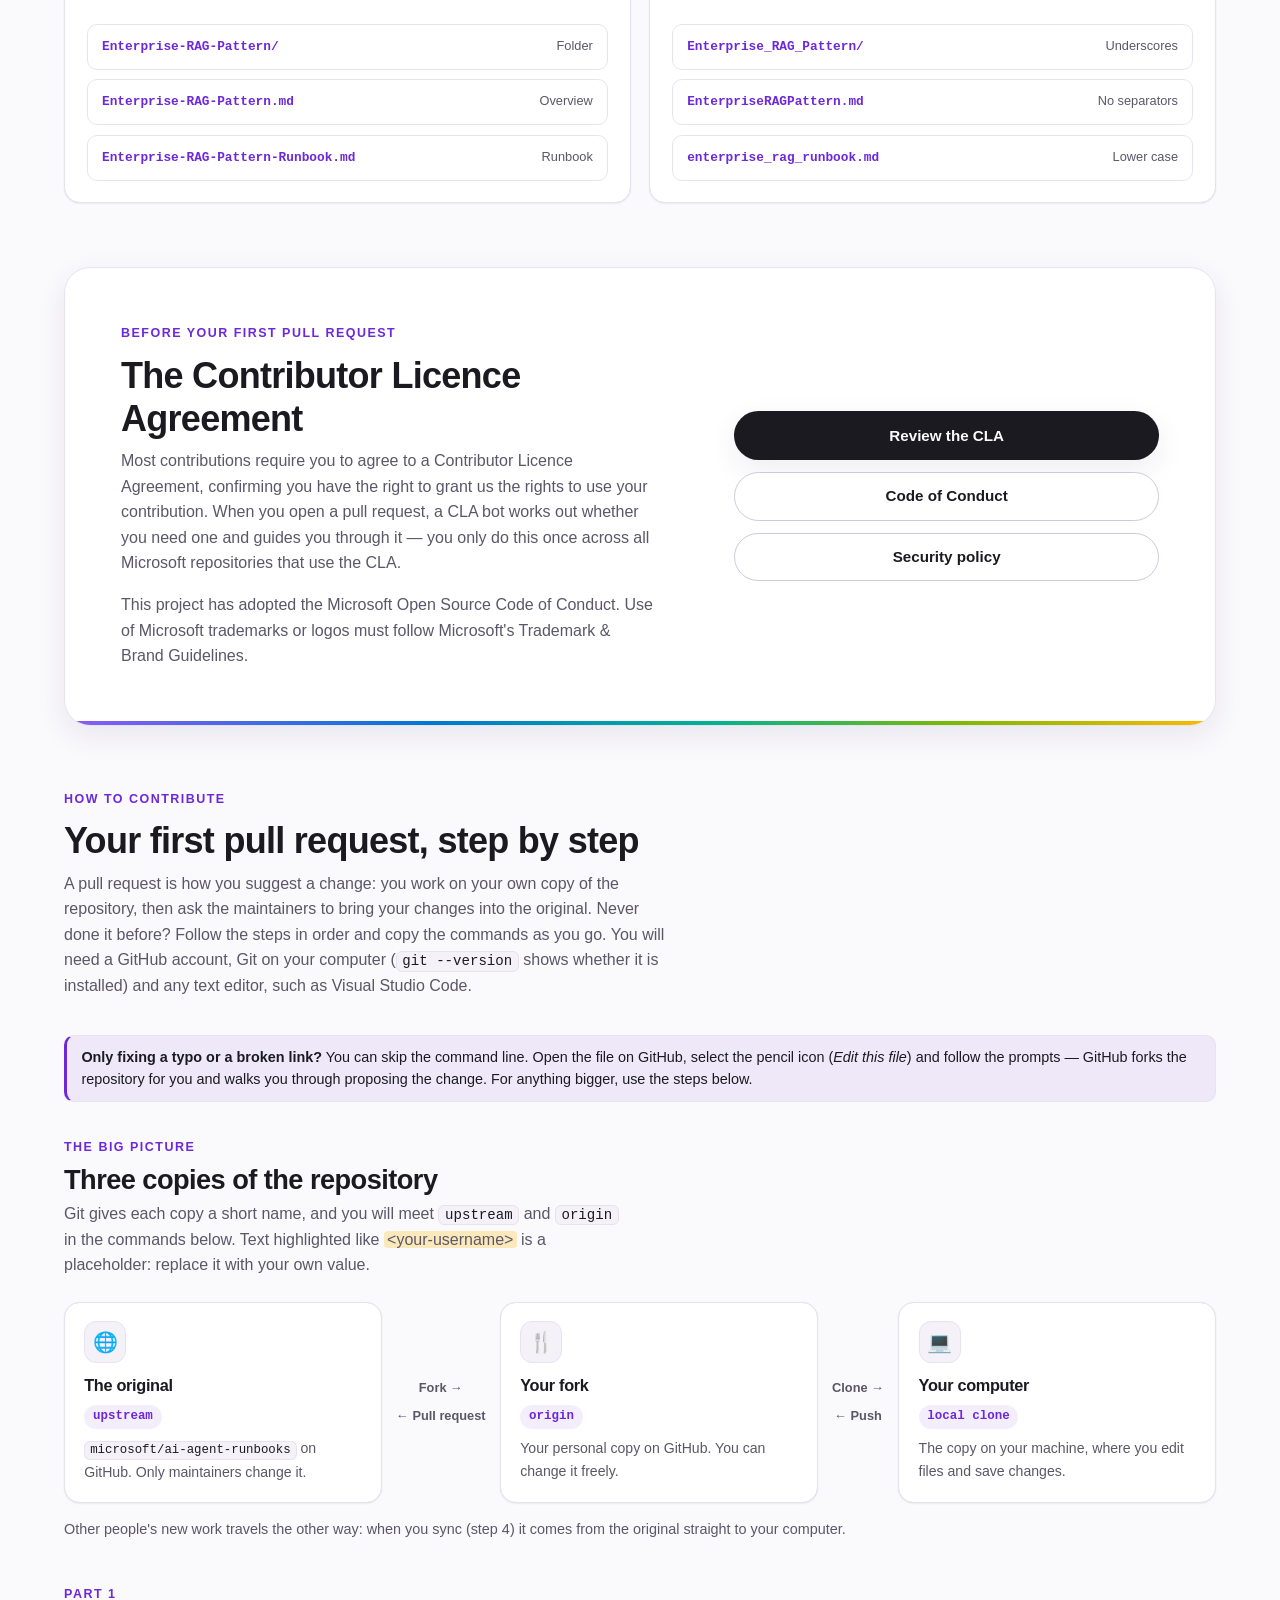
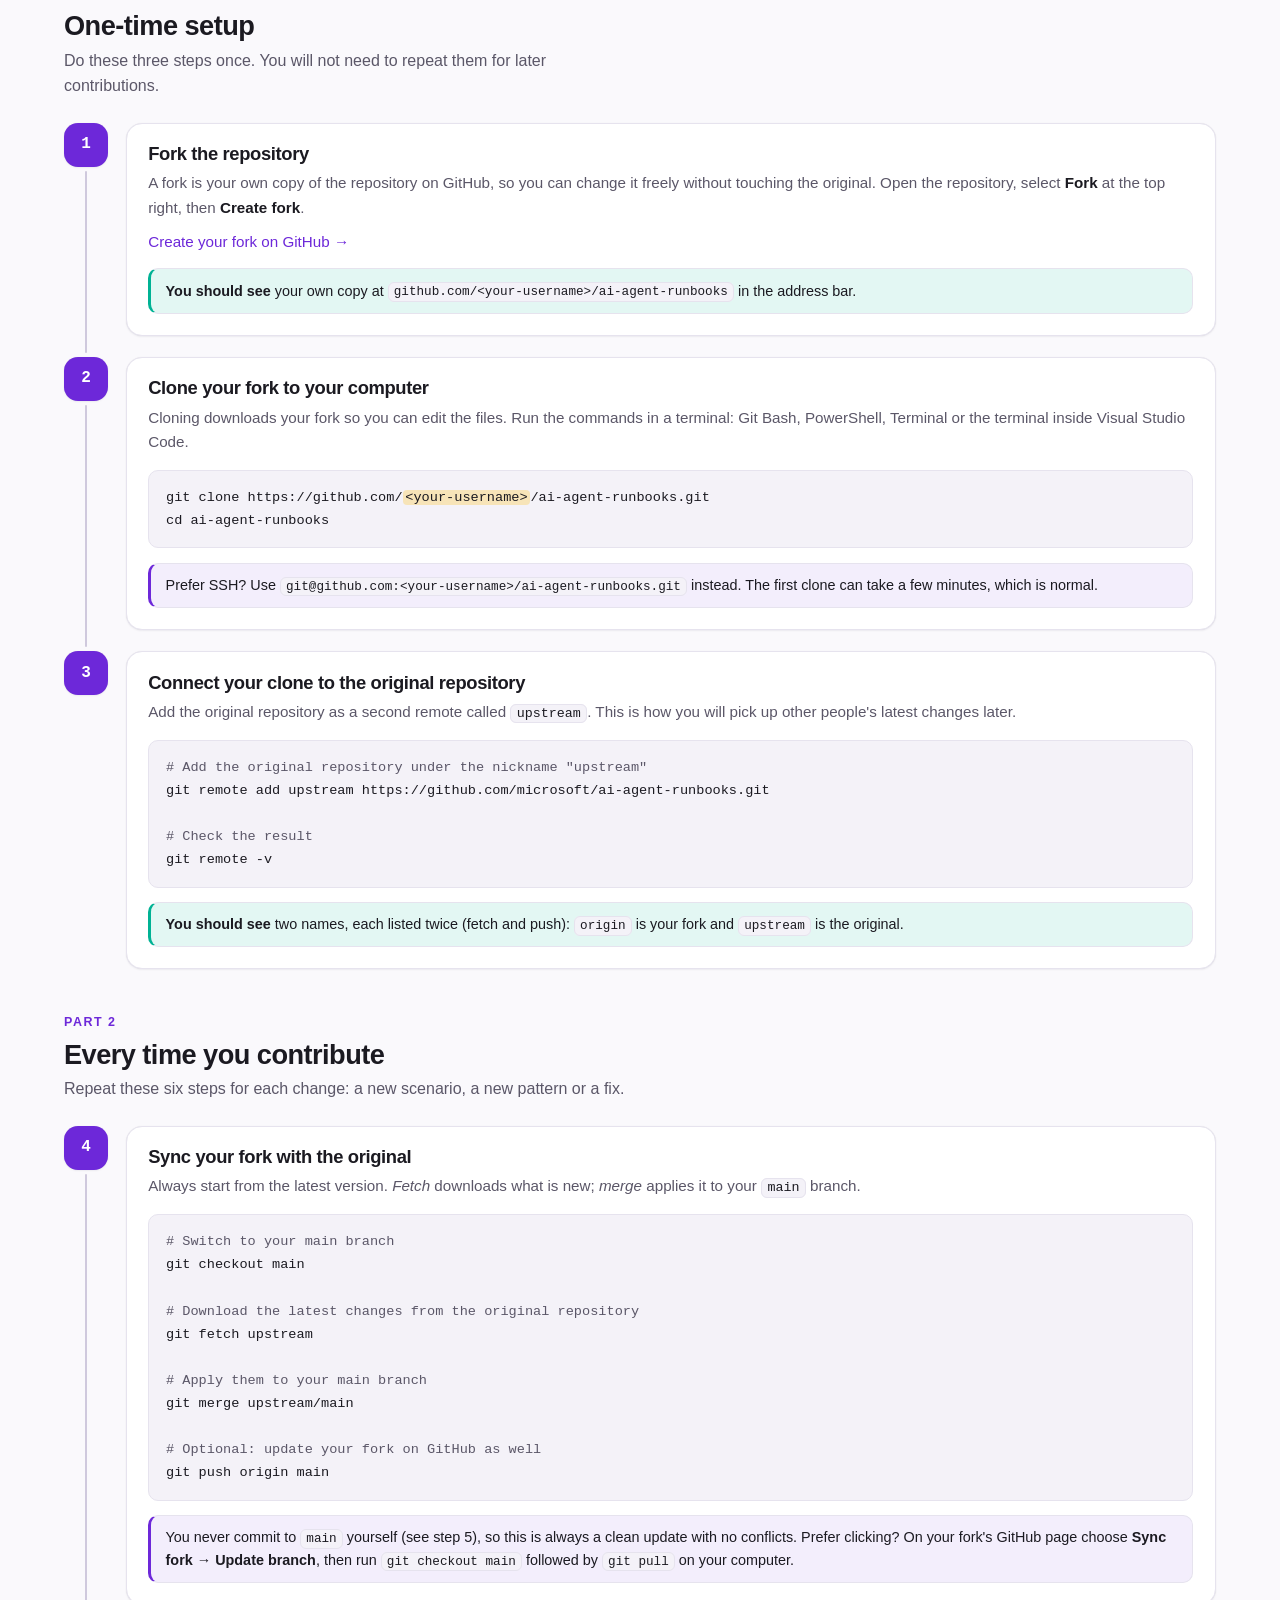
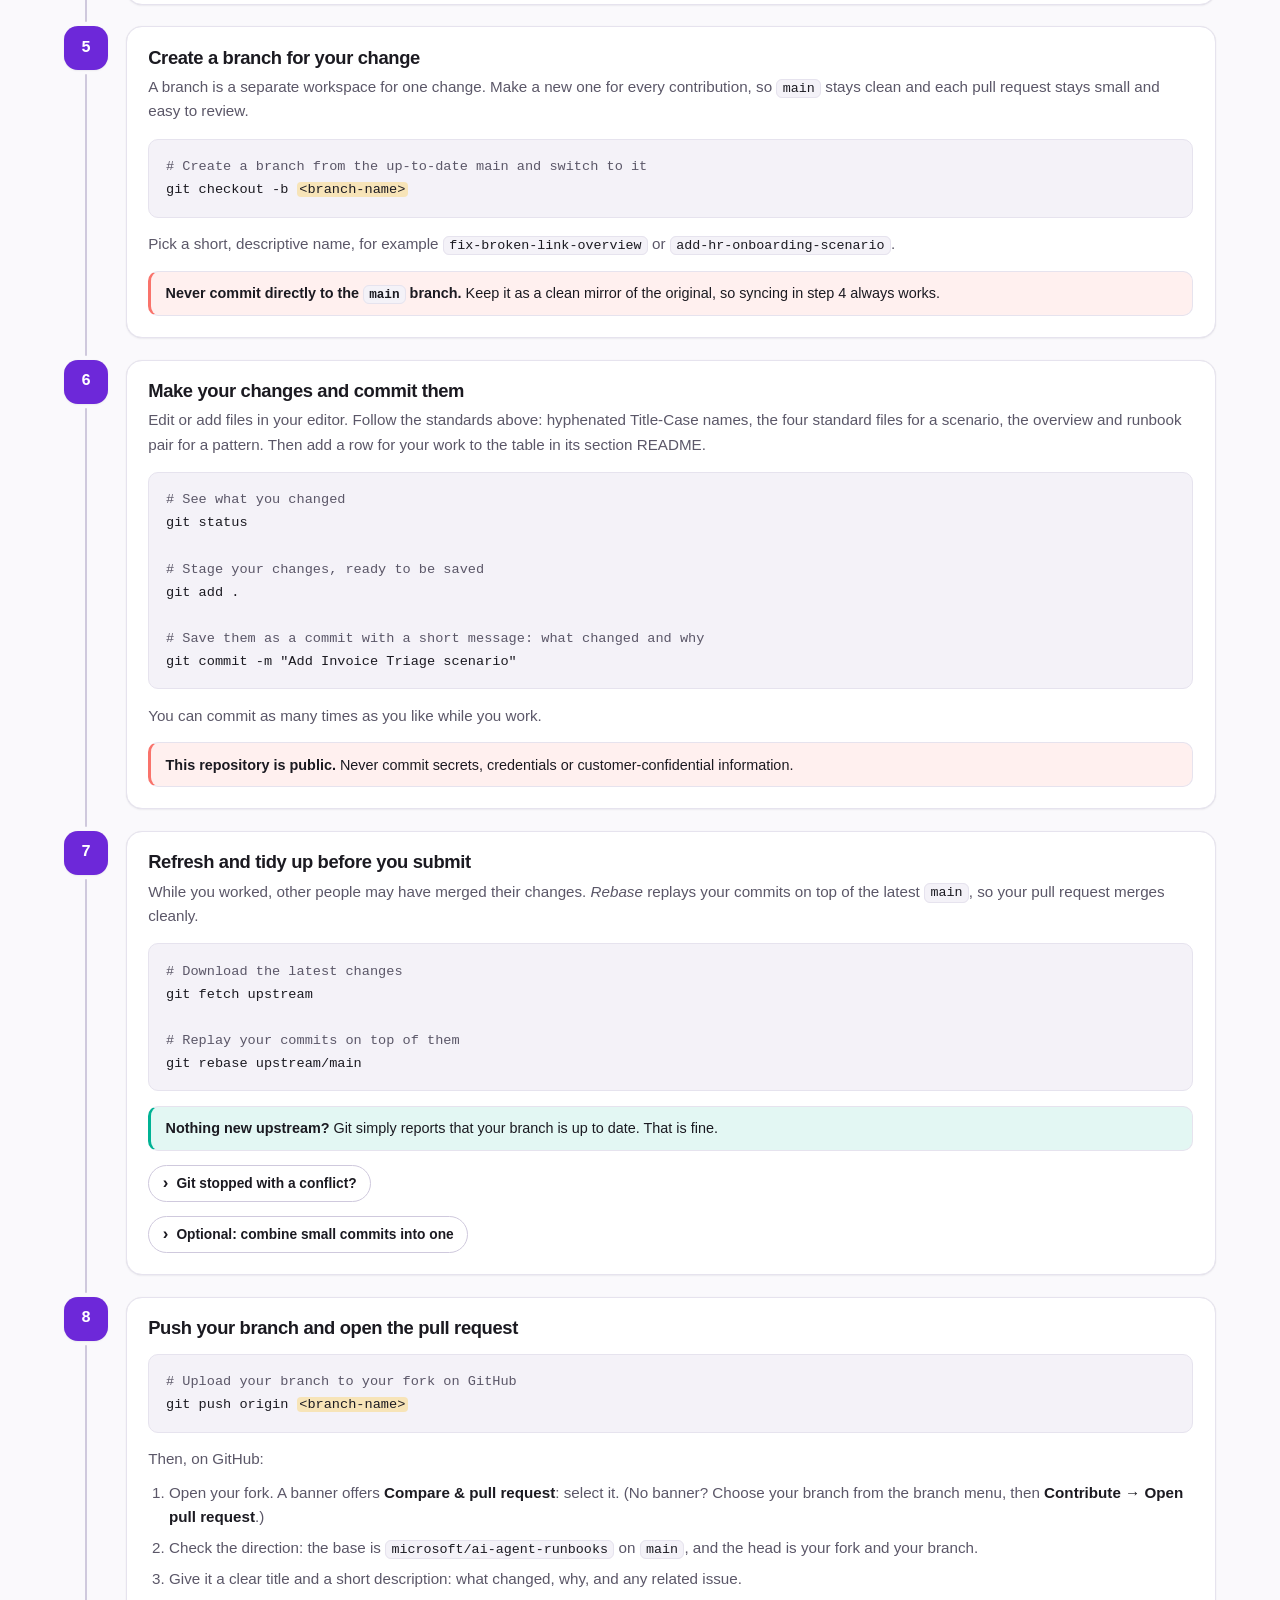
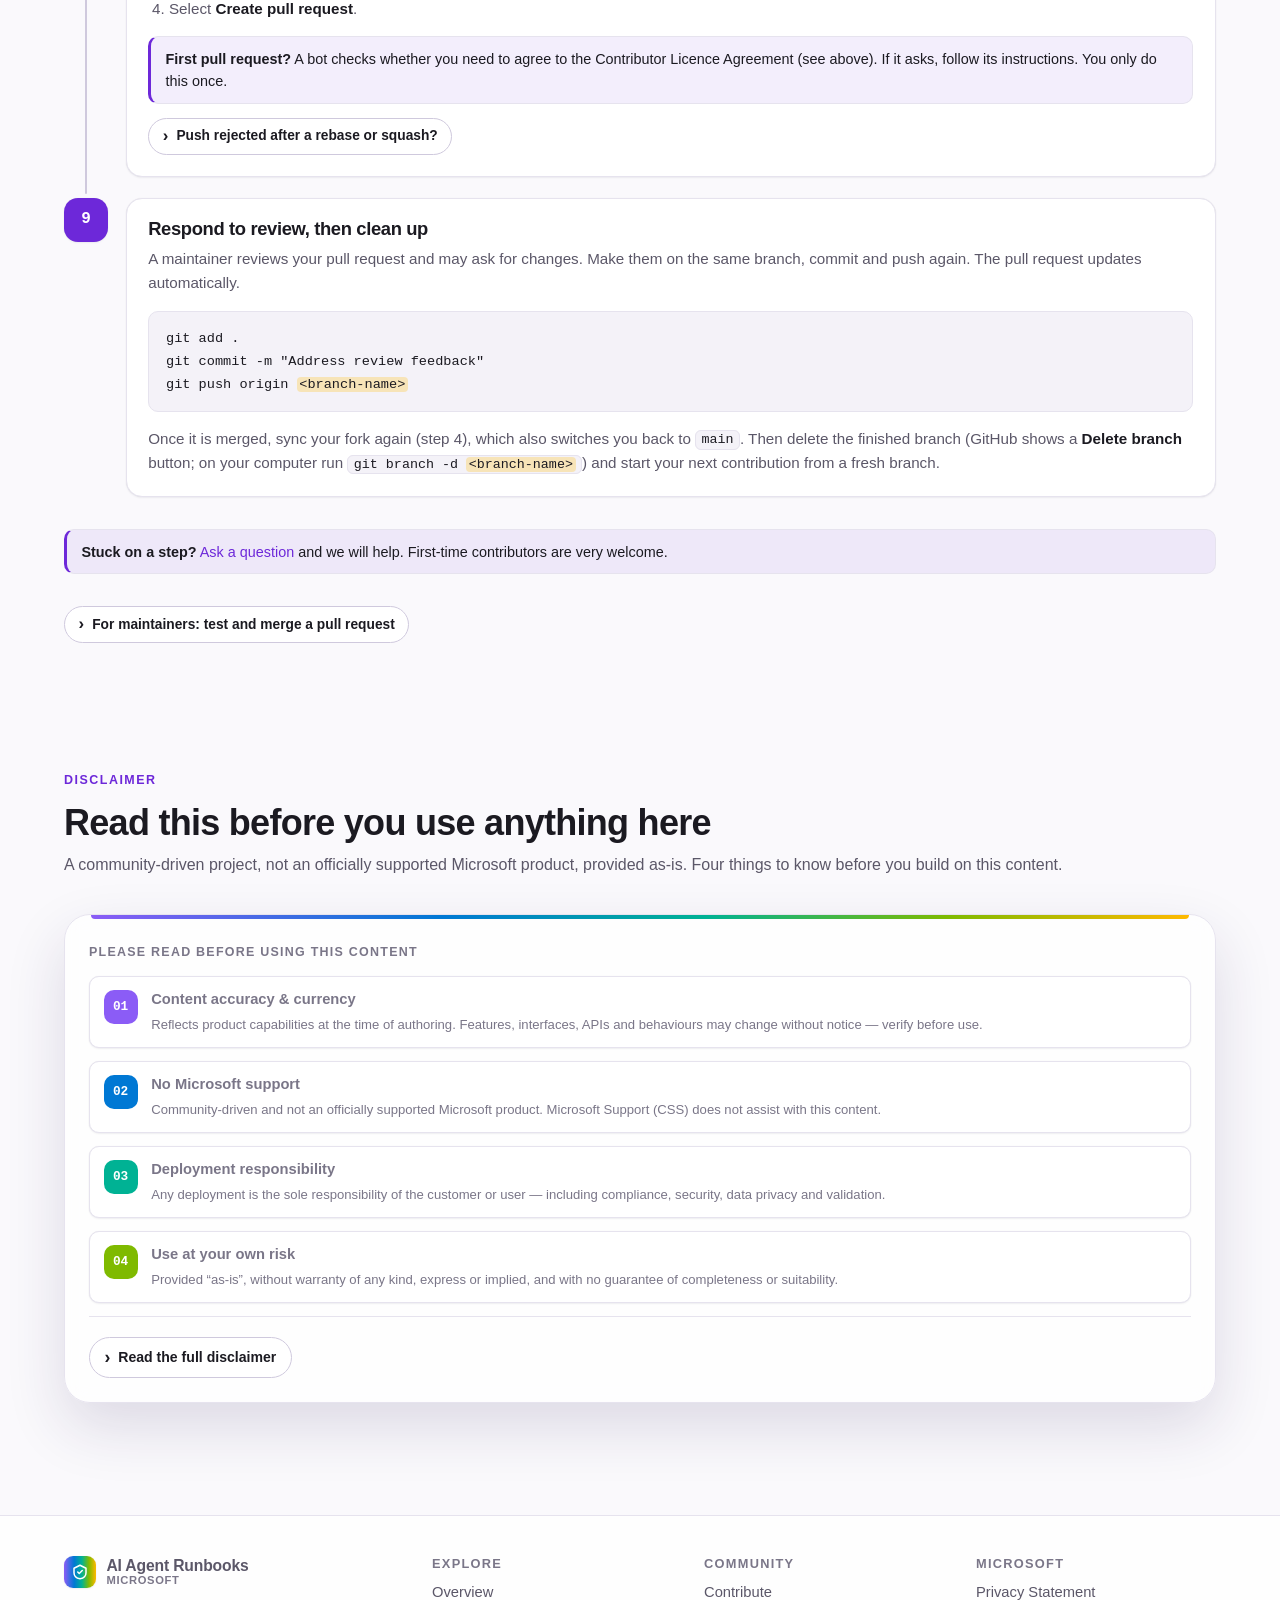
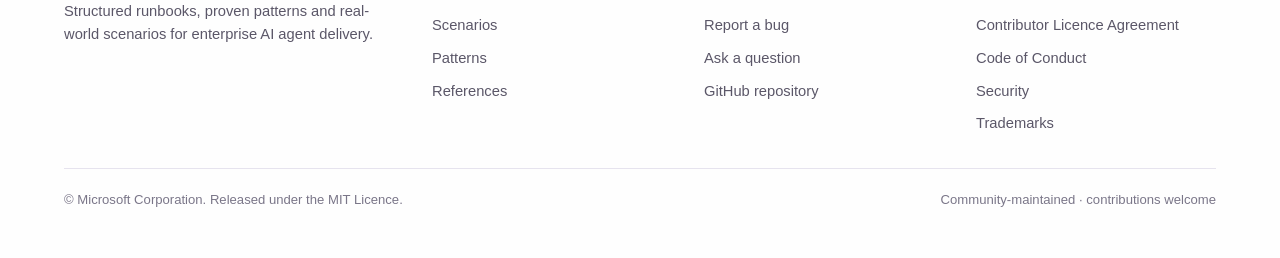
==== commit 0dbc3d21: "Add step-by-step fork and pull request guide to the Contribute page Adds a beginner-friendly guide b" ====
--- a/docs/contribute.html
+++ b/docs/contribute.html
@@ -153,6 +153,311 @@
       </div>
     </div>
   </section>
+  <!-- STEP-BY-STEP CONTRIBUTION GUIDE -->
+  <section class="section guide" id="contribution-guide" style="padding-top:0">
+    <div class="wrap">
+      <div class="section-head">
+        <div class="kicker">How to contribute</div>
+        <h2>Your first pull request, step by step</h2>
+        <p class="muted">
+          A pull request is how you suggest a change: you work on your own copy of the repository, then ask the
+          maintainers to bring your changes into the original. Never done it before? Follow the steps in order and
+          copy the commands as you go. You will need a GitHub account, Git on your computer
+          (<code>git --version</code> shows whether it is installed) and any text editor, such as Visual Studio Code.
+        </p>
+      </div>
+
+      <div class="guide-note" style="margin-top:0">
+        <strong>Only fixing a typo or a broken link?</strong> You can skip the command line. Open the file on GitHub,
+        select the pencil icon (<em>Edit this file</em>) and follow the prompts — GitHub forks the repository for you
+        and walks you through proposing the change. For anything bigger, use the steps below.
+      </div>
+
+      <div class="guide-part" style="margin-top:2.25rem">
+        <div class="guide-part-kicker">The big picture</div>
+        <h3>Three copies of the repository</h3>
+        <p>
+          Git gives each copy a short name, and you will meet <code>upstream</code> and <code>origin</code> in the
+          commands below. Text highlighted like <span class="guide-ph">&lt;your-username&gt;</span> is a placeholder:
+          replace it with your own value.
+        </p>
+      </div>
+
+      <div class="guide-map">
+        <div class="guide-node">
+          <div class="guide-node-icon" aria-hidden="true">🌐</div>
+          <h4>The original</h4>
+          <span class="guide-node-name">upstream</span>
+          <p><code>microsoft/ai-agent-runbooks</code> on GitHub. Only maintainers change it.</p>
+        </div>
+        <div class="guide-link"><span class="fwd">Fork</span><span class="back">Pull request</span></div>
+        <div class="guide-node">
+          <div class="guide-node-icon" aria-hidden="true">🍴</div>
+          <h4>Your fork</h4>
+          <span class="guide-node-name">origin</span>
+          <p>Your personal copy on GitHub. You can change it freely.</p>
+        </div>
+        <div class="guide-link"><span class="fwd">Clone</span><span class="back">Push</span></div>
+        <div class="guide-node">
+          <div class="guide-node-icon" aria-hidden="true">💻</div>
+          <h4>Your computer</h4>
+          <span class="guide-node-name">local clone</span>
+          <p>The copy on your machine, where you edit files and save changes.</p>
+        </div>
+      </div>
+      <p class="guide-caption">
+        Other people's new work travels the other way: when you sync (step 4) it comes from the original straight to
+        your computer.
+      </p>
+
+      <div class="guide-part">
+        <div class="guide-part-kicker">Part 1</div>
+        <h3>One-time setup</h3>
+        <p>Do these three steps once. You will not need to repeat them for later contributions.</p>
+      </div>
+
+      <ol class="guide-steps">
+        <li class="guide-step">
+          <div class="guide-num">1</div>
+          <div class="guide-body">
+            <h4>Fork the repository</h4>
+            <p>
+              A fork is your own copy of the repository on GitHub, so you can change it freely without touching the
+              original. Open the repository, select <strong>Fork</strong> at the top right, then
+              <strong>Create fork</strong>.
+            </p>
+            <p><a href="https://github.com/microsoft/ai-agent-runbooks/fork" target="_blank" rel="noopener">Create your fork on GitHub →</a></p>
+            <div class="guide-note is-check"><strong>You should see</strong> your own copy at <code>github.com/&lt;your-username&gt;/ai-agent-runbooks</code> in the address bar.</div>
+          </div>
+        </li>
+
+        <li class="guide-step">
+          <div class="guide-num">2</div>
+          <div class="guide-body">
+            <h4>Clone your fork to your computer</h4>
+            <p>
+              Cloning downloads your fork so you can edit the files. Run the commands in a terminal: Git Bash,
+              PowerShell, Terminal or the terminal inside Visual Studio Code.
+            </p>
+<pre tabindex="0"><code>git clone https://github.com/<span class="guide-ph">&lt;your-username&gt;</span>/ai-agent-runbooks.git
+cd ai-agent-runbooks</code></pre>
+            <div class="guide-note">Prefer SSH? Use <code>git@github.com:&lt;your-username&gt;/ai-agent-runbooks.git</code> instead. The first clone can take a few minutes, which is normal.</div>
+          </div>
+        </li>
+
+        <li class="guide-step">
+          <div class="guide-num">3</div>
+          <div class="guide-body">
+            <h4>Connect your clone to the original repository</h4>
+            <p>
+              Add the original repository as a second remote called <code>upstream</code>. This is how you will pick
+              up other people's latest changes later.
+            </p>
+<pre tabindex="0"><code><span class="c"># Add the original repository under the nickname "upstream"</span>
+git remote add upstream https://github.com/microsoft/ai-agent-runbooks.git
+
+<span class="c"># Check the result</span>
+git remote -v</code></pre>
+            <div class="guide-note is-check"><strong>You should see</strong> two names, each listed twice (fetch and push): <code>origin</code> is your fork and <code>upstream</code> is the original.</div>
+          </div>
+        </li>
+      </ol>
+
+      <div class="guide-part">
+        <div class="guide-part-kicker">Part 2</div>
+        <h3>Every time you contribute</h3>
+        <p>Repeat these six steps for each change: a new scenario, a new pattern or a fix.</p>
+      </div>
+
+      <ol class="guide-steps" start="4">
+        <li class="guide-step">
+          <div class="guide-num">4</div>
+          <div class="guide-body">
+            <h4>Sync your fork with the original</h4>
+            <p>
+              Always start from the latest version. <em>Fetch</em> downloads what is new; <em>merge</em> applies it to
+              your <code>main</code> branch.
+            </p>
+<pre tabindex="0"><code><span class="c"># Switch to your main branch</span>
+git checkout main
+
+<span class="c"># Download the latest changes from the original repository</span>
+git fetch upstream
+
+<span class="c"># Apply them to your main branch</span>
+git merge upstream/main
+
+<span class="c"># Optional: update your fork on GitHub as well</span>
+git push origin main</code></pre>
+            <div class="guide-note">You never commit to <code>main</code> yourself (see step 5), so this is always a clean update with no conflicts. Prefer clicking? On your fork's GitHub page choose <strong>Sync fork → Update branch</strong>, then run <code>git checkout main</code> followed by <code>git pull</code> on your computer.</div>
+          </div>
+        </li>
+
+        <li class="guide-step">
+          <div class="guide-num">5</div>
+          <div class="guide-body">
+            <h4>Create a branch for your change</h4>
+            <p>
+              A branch is a separate workspace for one change. Make a new one for every contribution, so
+              <code>main</code> stays clean and each pull request stays small and easy to review.
+            </p>
+<pre tabindex="0"><code><span class="c"># Create a branch from the up-to-date main and switch to it</span>
+git checkout -b <span class="guide-ph">&lt;branch-name&gt;</span></code></pre>
+            <p>Pick a short, descriptive name, for example <code>fix-broken-link-overview</code> or <code>add-hr-onboarding-scenario</code>.</p>
+            <div class="guide-note is-warn"><strong>Never commit directly to the <code>main</code> branch.</strong> Keep it as a clean mirror of the original, so syncing in step 4 always works.</div>
+          </div>
+        </li>
+
+        <li class="guide-step">
+          <div class="guide-num">6</div>
+          <div class="guide-body">
+            <h4>Make your changes and commit them</h4>
+            <p>
+              Edit or add files in your editor. Follow the standards above: hyphenated Title-Case names, the four
+              standard files for a scenario, the overview and runbook pair for a pattern. Then add a row for your work
+              to the table in its section README.
+            </p>
+<pre tabindex="0"><code><span class="c"># See what you changed</span>
+git status
+
+<span class="c"># Stage your changes, ready to be saved</span>
+git add .
+
+<span class="c"># Save them as a commit with a short message: what changed and why</span>
+git commit -m "Add Invoice Triage scenario"</code></pre>
+            <p>You can commit as many times as you like while you work.</p>
+            <div class="guide-note is-warn"><strong>This repository is public.</strong> Never commit secrets, credentials or customer-confidential information.</div>
+          </div>
+        </li>
+
+        <li class="guide-step">
+          <div class="guide-num">7</div>
+          <div class="guide-body">
+            <h4>Refresh and tidy up before you submit</h4>
+            <p>
+              While you worked, other people may have merged their changes. <em>Rebase</em> replays your commits on top
+              of the latest <code>main</code>, so your pull request merges cleanly.
+            </p>
+<pre tabindex="0"><code><span class="c"># Download the latest changes</span>
+git fetch upstream
+
+<span class="c"># Replay your commits on top of them</span>
+git rebase upstream/main</code></pre>
+            <div class="guide-note is-check"><strong>Nothing new upstream?</strong> Git simply reports that your branch is up to date. That is fine.</div>
+
+            <details class="guide-more">
+              <summary><span class="chev" aria-hidden="true">›</span> Git stopped with a conflict?</summary>
+              <div class="guide-more-body">
+                <p>A conflict means someone else changed the same lines as you. Git pauses and lists the affected files.</p>
+                <ol>
+                  <li>Open each listed file and find the markers <code>&lt;&lt;&lt;&lt;&lt;&lt;&lt;</code>, <code>=======</code> and <code>&gt;&gt;&gt;&gt;&gt;&gt;&gt;</code>.</li>
+                  <li>Keep the content that should survive, respecting the changes already made upstream, and delete the markers.</li>
+                  <li>Save the file, then continue:</li>
+                </ol>
+<pre tabindex="0"><code>git add <span class="guide-ph">&lt;file&gt;</span>
+git rebase --continue</code></pre>
+                <p>Changed your mind? <code>git rebase --abort</code> takes you back to where you were before the rebase.</p>
+              </div>
+            </details>
+
+            <details class="guide-more">
+              <summary><span class="chev" aria-hidden="true">›</span> Optional: combine small commits into one</summary>
+              <div class="guide-more-body">
+                <p>Lots of tiny commits ("fix typo", "oops") clutter the history. An interactive rebase lets you squash them into a few clear ones.</p>
+<pre tabindex="0"><code>git rebase -i upstream/main</code></pre>
+                <p>An editor opens with your commits listed. Leave the first one as <code>pick</code>, change the others to <code>squash</code> (or <code>s</code>), then save and close. A second editor lets you write the combined commit message.</p>
+              </div>
+            </details>
+          </div>
+        </li>
+
+        <li class="guide-step">
+          <div class="guide-num">8</div>
+          <div class="guide-body">
+            <h4>Push your branch and open the pull request</h4>
+<pre tabindex="0"><code><span class="c"># Upload your branch to your fork on GitHub</span>
+git push origin <span class="guide-ph">&lt;branch-name&gt;</span></code></pre>
+            <p>Then, on GitHub:</p>
+            <ol>
+              <li>Open your fork. A banner offers <strong>Compare &amp; pull request</strong>: select it. (No banner? Choose your branch from the branch menu, then <strong>Contribute → Open pull request</strong>.)</li>
+              <li>Check the direction: the base is <code>microsoft/ai-agent-runbooks</code> on <code>main</code>, and the head is your fork and your branch.</li>
+              <li>Give it a clear title and a short description: what changed, why, and any related issue.</li>
+              <li>Select <strong>Create pull request</strong>.</li>
+            </ol>
+            <div class="guide-note"><strong>First pull request?</strong> A bot checks whether you need to agree to the Contributor Licence Agreement (see above). If it asks, follow its instructions. You only do this once.</div>
+
+            <details class="guide-more">
+              <summary><span class="chev" aria-hidden="true">›</span> Push rejected after a rebase or squash?</summary>
+              <div class="guide-more-body">
+                <p>Rewriting commits you have already pushed changes your branch's history, so a normal push is refused. Use a forced push on your own branch only: the <code>--force-with-lease</code> flag stops it overwriting work you have not seen.</p>
+<pre tabindex="0"><code>git push --force-with-lease origin <span class="guide-ph">&lt;branch-name&gt;</span></code></pre>
+              </div>
+            </details>
+          </div>
+        </li>
+
+        <li class="guide-step">
+          <div class="guide-num">9</div>
+          <div class="guide-body">
+            <h4>Respond to review, then clean up</h4>
+            <p>
+              A maintainer reviews your pull request and may ask for changes. Make them on the same branch, commit and
+              push again. The pull request updates automatically.
+            </p>
+<pre tabindex="0"><code>git add .
+git commit -m "Address review feedback"
+git push origin <span class="guide-ph">&lt;branch-name&gt;</span></code></pre>
+            <p>
+              Once it is merged, sync your fork again (step 4), which also switches you back to <code>main</code>. Then
+              delete the finished branch (GitHub shows a <strong>Delete branch</strong> button; on your computer run
+              <code>git branch -d <span class="guide-ph">&lt;branch-name&gt;</span></code>) and start your next contribution
+              from a fresh branch.
+            </p>
+          </div>
+        </li>
+      </ol>
+
+      <div class="guide-note" style="margin-top:2rem">
+        <strong>Stuck on a step?</strong>
+        <a href="https://github.com/microsoft/ai-agent-runbooks/issues/new?template=question.yml" target="_blank" rel="noopener">Ask a question</a>
+        and we will help. First-time contributors are very welcome.
+      </div>
+
+      <details class="guide-more guide-maint">
+        <summary><span class="chev" aria-hidden="true">›</span> For maintainers: test and merge a pull request</summary>
+        <div class="guide-more-body">
+          <p>
+            This part is for the people who handle incoming pull requests. In your clone of the original repository,
+            <code>origin</code> is <code>microsoft/ai-agent-runbooks</code> itself, with no fork in between.
+          </p>
+
+          <h4>1. Try the pull request locally (optional)</h4>
+          <p>Replace <span class="guide-ph">123</span> with the pull request number shown on GitHub.</p>
+<pre tabindex="0"><code><span class="c"># Download the pull request into a local branch</span>
+git fetch origin pull/<span class="guide-ph">123</span>/head:pr-<span class="guide-ph">123</span>
+
+<span class="c"># Switch to it and try it out</span>
+git checkout pr-<span class="guide-ph">123</span></code></pre>
+          <p>Treat it as a read-only test copy. Review comments belong on the pull request page.</p>
+
+          <h4>2. Merge on GitHub (the usual way)</h4>
+          <p>When GitHub reports no conflicts, select <strong>Merge pull request</strong> on the pull request page, then <strong>Confirm merge</strong>.</p>
+
+          <h4>3. Or merge from the command line</h4>
+          <p>Useful when you want to check or adjust the result before it lands on <code>main</code>.</p>
+<pre tabindex="0"><code><span class="c"># Check out the branch you are merging into</span>
+git checkout main
+
+<span class="c"># Download the contributor's branch and merge it in one go</span>
+git pull https://github.com/<span class="guide-ph">&lt;contributor&gt;</span>/ai-agent-runbooks.git <span class="guide-ph">&lt;branch-name&gt;</span>
+
+<span class="c"># Publish the result</span>
+git push origin main</code></pre>
+        </div>
+      </details>
+    </div>
+  </section>
+
   <!-- DISCLAIMER -->
   <section class="section disclaimer-section">
     <div class="wrap">
--- a/docs/assets/styles.css
+++ b/docs/assets/styles.css
@@ -203,7 +203,7 @@
 
 .stats {
   display: grid;
-  grid-template-columns: repeat(4, minmax(0, 1fr));
+  grid-template-columns: repeat(2, minmax(0, 1fr));
   gap: 1rem;
   margin-top: 3.5rem;
 }
@@ -651,6 +651,188 @@
   color: var(--text-muted);
 }
 @media (max-width: 860px) { .cta-grid { grid-template-columns: 1fr; gap: 1.75rem; } }
+
+/* ---------- contribution guide (contribute.html) ---------- */
+.guide { scroll-margin-top: 5rem; }
+
+.guide code {
+  font-family: var(--mono);
+  font-size: 0.88em;
+  padding: 0.1em 0.4em;
+  border: 1px solid var(--border);
+  border-radius: 6px;
+  background: var(--surface-2);
+  color: var(--text);
+  overflow-wrap: anywhere;
+}
+.guide pre {
+  margin: 0.95rem 0 0;
+  padding: 0.95rem 1.05rem;
+  border: 1px solid var(--border);
+  border-radius: var(--radius);
+  background: var(--surface-2);
+  color: var(--text);
+  font-family: var(--mono);
+  font-size: 0.85rem;
+  line-height: 1.7;
+  overflow-x: auto;
+}
+.guide pre code { padding: 0; border: 0; background: none; font-size: inherit; overflow-wrap: normal; }
+.guide pre .c { color: var(--text-muted); }
+.guide-ph { padding: 0 0.2em; border-radius: 4px; background: rgba(255, 185, 0, 0.26); }
+
+/* three-copies map */
+.guide-map {
+  display: grid;
+  grid-template-columns: minmax(0, 1fr) auto minmax(0, 1fr) auto minmax(0, 1fr);
+  gap: 0.9rem;
+}
+.guide-node {
+  padding: 1.15rem 1.2rem;
+  border: 1px solid var(--border);
+  border-radius: var(--radius-lg);
+  background: var(--surface);
+  box-shadow: var(--shadow-sm);
+}
+.guide-node-icon {
+  width: 42px; height: 42px; margin-bottom: 0.8rem;
+  display: grid; place-items: center;
+  border: 1px solid var(--border);
+  border-radius: 12px;
+  background: var(--surface-2);
+  font-size: 1.25rem;
+}
+.guide-node h4 { margin: 0 0 0.35rem; font-size: 1.02rem; }
+.guide-node-name {
+  display: inline-block; margin-bottom: 0.55rem;
+  padding: 0.1rem 0.55rem;
+  border-radius: 999px;
+  background: var(--accent-soft);
+  color: var(--accent);
+  font-family: var(--mono); font-size: 0.78rem; font-weight: 700;
+}
+.guide-node p { margin: 0; font-size: 0.88rem; color: var(--text-muted); }
+.guide-link {
+  display: grid; align-content: center; justify-items: center; gap: 0.5rem;
+  font-size: 0.8rem; font-weight: 600; color: var(--text-muted);
+  white-space: nowrap;
+}
+.guide-link .fwd::after { content: " \2192"; content: " \2192" / ""; }
+.guide-link .back::before { content: "\2190\00a0"; content: "\2190\00a0" / ""; }
+.guide-caption { margin: 0.9rem 0 0; font-size: 0.9rem; color: var(--text-muted); }
+
+/* part headings */
+.guide-part { margin: 2.75rem 0 1.5rem; }
+.guide-part-kicker {
+  margin-bottom: 0.35rem;
+  font-size: 0.78rem; font-weight: 700; letter-spacing: 0.12em;
+  text-transform: uppercase; color: var(--accent);
+}
+.guide-part h3 { margin-bottom: 0.3rem; font-size: clamp(1.3rem, 2.6vw, 1.7rem); }
+.guide-part p { max-width: 64ch; margin: 0; color: var(--text-muted); }
+
+/* numbered steps */
+.guide-steps { margin: 0; padding: 0; list-style: none; }
+.guide-step {
+  position: relative;
+  display: grid; grid-template-columns: 44px minmax(0, 1fr); gap: 1.1rem;
+  padding-bottom: 1.35rem;
+}
+.guide-step:last-child { padding-bottom: 0; }
+.guide-step::before {
+  content: "";
+  position: absolute; left: 21px; top: 48px; bottom: 4px;
+  width: 2px; border-radius: 2px;
+  background: var(--border-strong);
+}
+.guide-step:last-child::before { display: none; }
+.guide-num {
+  position: relative; z-index: 1;
+  width: 44px; height: 44px;
+  display: grid; place-items: center;
+  border-radius: 14px;
+  background: var(--accent);
+  color: var(--on-accent);
+  box-shadow: var(--shadow-sm);
+  font-family: var(--mono); font-size: 1rem; font-weight: 700;
+}
+.guide-body {
+  min-width: 0;
+  padding: 1.2rem 1.35rem 1.3rem;
+  border: 1px solid var(--border);
+  border-radius: var(--radius-lg);
+  background: var(--surface);
+  box-shadow: var(--shadow-sm);
+}
+.guide-body h4 { margin: 0 0 0.4rem; font-size: 1.15rem; }
+.guide-body p,
+.guide-more-body p { margin: 0 0 0.6rem; font-size: 0.95rem; color: var(--text-muted); }
+.guide-body p:last-child,
+.guide-more-body p:last-child { margin-bottom: 0; }
+.guide-body strong,
+.guide-more-body strong { color: var(--text); font-weight: 600; }
+.guide-body ol, .guide-body ul,
+.guide-more-body ol, .guide-more-body ul {
+  margin: 0.6rem 0 0.6rem; padding-left: 1.3rem;
+  display: grid; gap: 0.4rem;
+  font-size: 0.95rem; color: var(--text-muted);
+}
+.guide-body ol, .guide-more-body ol { list-style: decimal; }
+.guide-body ul, .guide-more-body ul { list-style: disc; }
+.guide-body pre + p,
+.guide-more-body pre + p,
+.guide-body pre + ol,
+.guide-more-body pre + ol { margin-top: 0.9rem; }
+
+/* callouts */
+.guide-note {
+  margin: 0.9rem 0 0;
+  padding: 0.65rem 0.9rem;
+  border: 1px solid var(--border);
+  border-left: 3px solid var(--accent);
+  border-radius: var(--radius);
+  background: var(--accent-soft);
+  font-size: 0.9rem; line-height: 1.55; color: var(--text);
+}
+.guide-note.is-warn { border-left-color: var(--coral); background: rgba(249, 115, 107, 0.11); }
+.guide-note.is-check { border-left-color: var(--teal); background: rgba(0, 178, 148, 0.11); }
+.guide-note strong { font-weight: 600; }
+
+/* collapsible extras */
+.guide-more { margin-top: 0.9rem; }
+.guide-more > summary {
+  display: inline-flex; align-items: center; gap: 0.5rem;
+  padding: 0.4rem 0.85rem;
+  border: 1px solid var(--border-strong);
+  border-radius: 999px;
+  background: var(--surface);
+  color: var(--text);
+  font-size: 0.86rem; font-weight: 600;
+  cursor: pointer; list-style: none;
+  transition: border-color 0.15s ease, color 0.15s ease;
+}
+.guide-more > summary::-webkit-details-marker { display: none; }
+.guide-more > summary:hover { border-color: var(--accent); color: var(--accent); }
+.guide-more > summary .chev { font-size: 1.05rem; line-height: 1; transition: transform 0.2s ease; }
+.guide-more[open] > summary .chev { transform: rotate(90deg); }
+.guide-more-body { margin-top: 0.8rem; padding-left: 0.95rem; border-left: 2px solid var(--border); }
+.guide-more-body h4 { margin: 1.15rem 0 0.35rem; font-size: 1rem; }
+.guide-more-body h4:first-child { margin-top: 0; }
+.guide-maint { margin-top: 2rem; }
+
+@media (max-width: 860px) {
+  .guide-map { grid-template-columns: 1fr; gap: 0.6rem; }
+  .guide-link { grid-auto-flow: column; justify-content: center; gap: 1.5rem; }
+  .guide-link .fwd::after { content: " \2193"; content: " \2193" / ""; }
+  .guide-link .back::before { content: "\2191\00a0"; content: "\2191\00a0" / ""; }
+}
+@media (max-width: 560px) {
+  .guide-step { grid-template-columns: 34px minmax(0, 1fr); gap: 0.75rem; }
+  .guide-step::before { left: 16px; top: 38px; }
+  .guide-num { width: 34px; height: 34px; border-radius: 11px; font-size: 0.88rem; }
+  .guide-body { padding: 1rem 1rem 1.1rem; }
+  .guide pre, .guide pre code { white-space: pre-wrap; overflow-wrap: anywhere; }
+}
 
 /* ---------- footer ---------- */
 .site-footer {
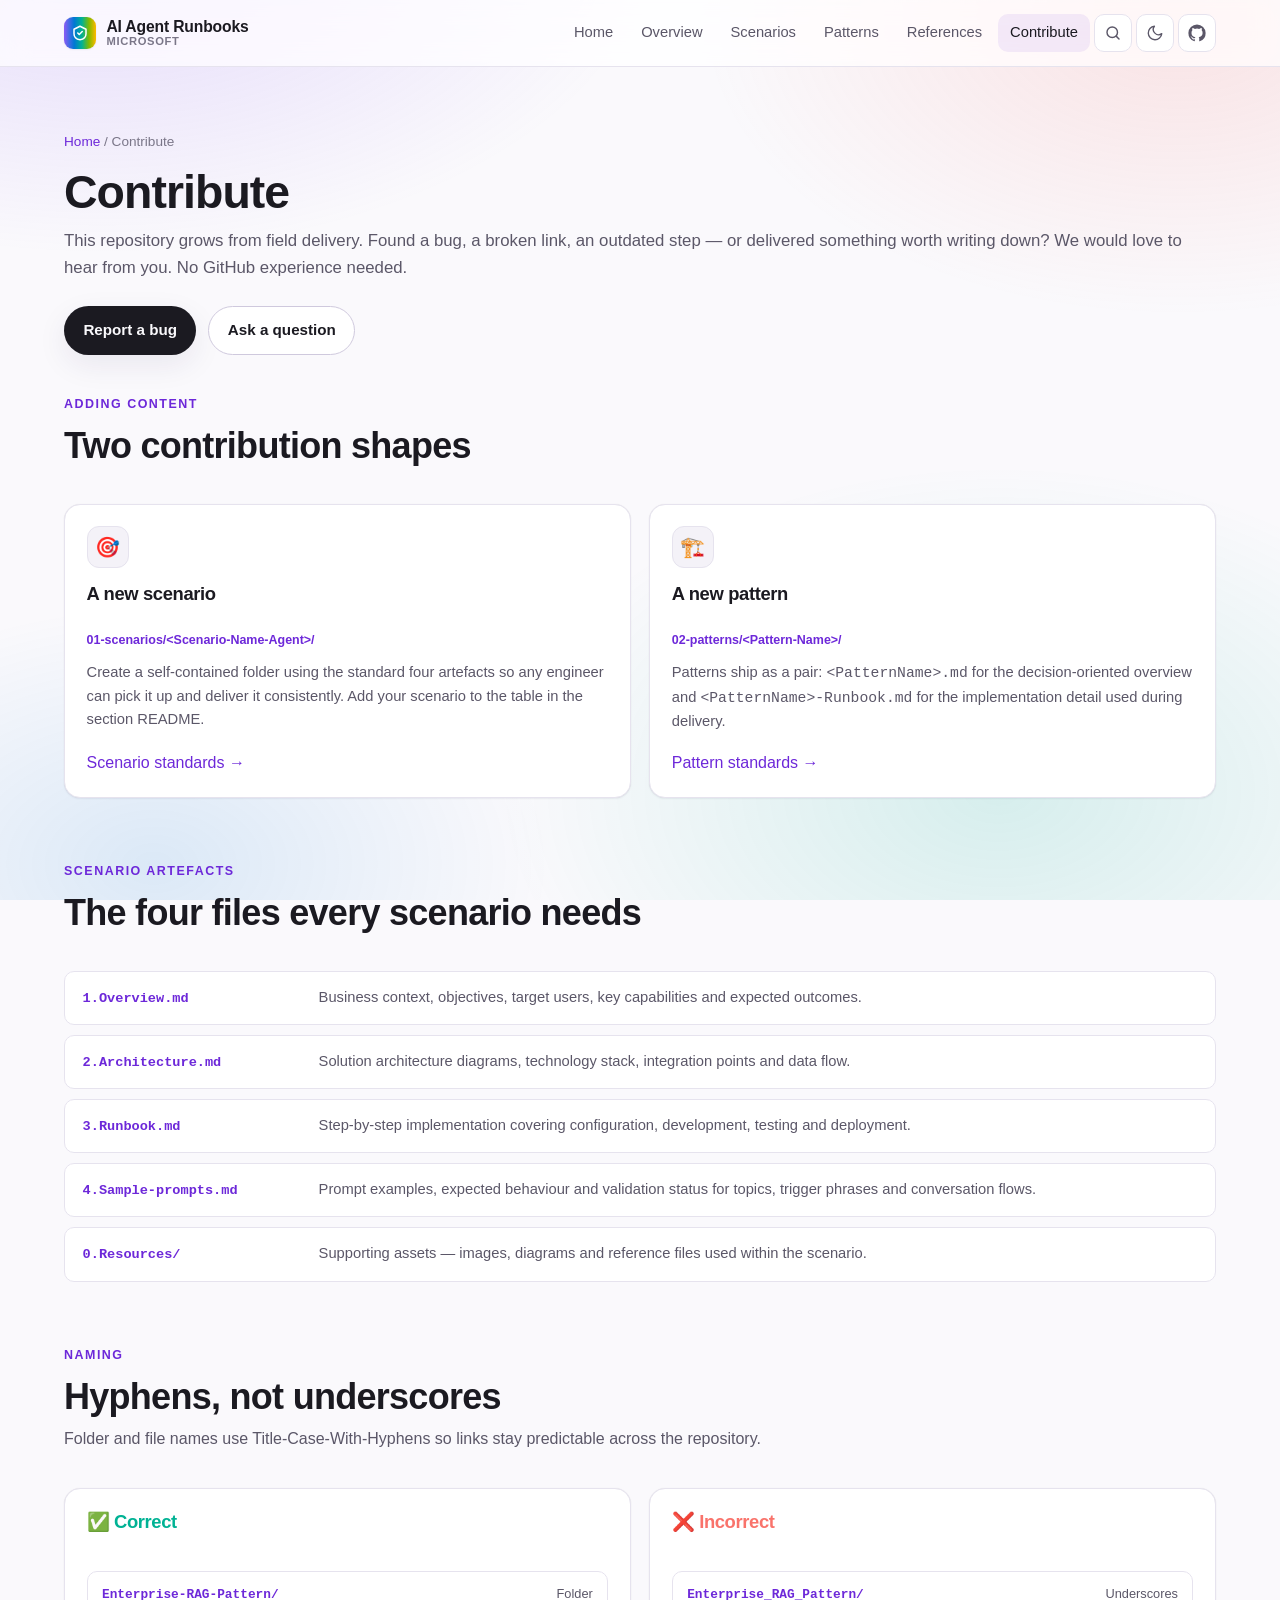
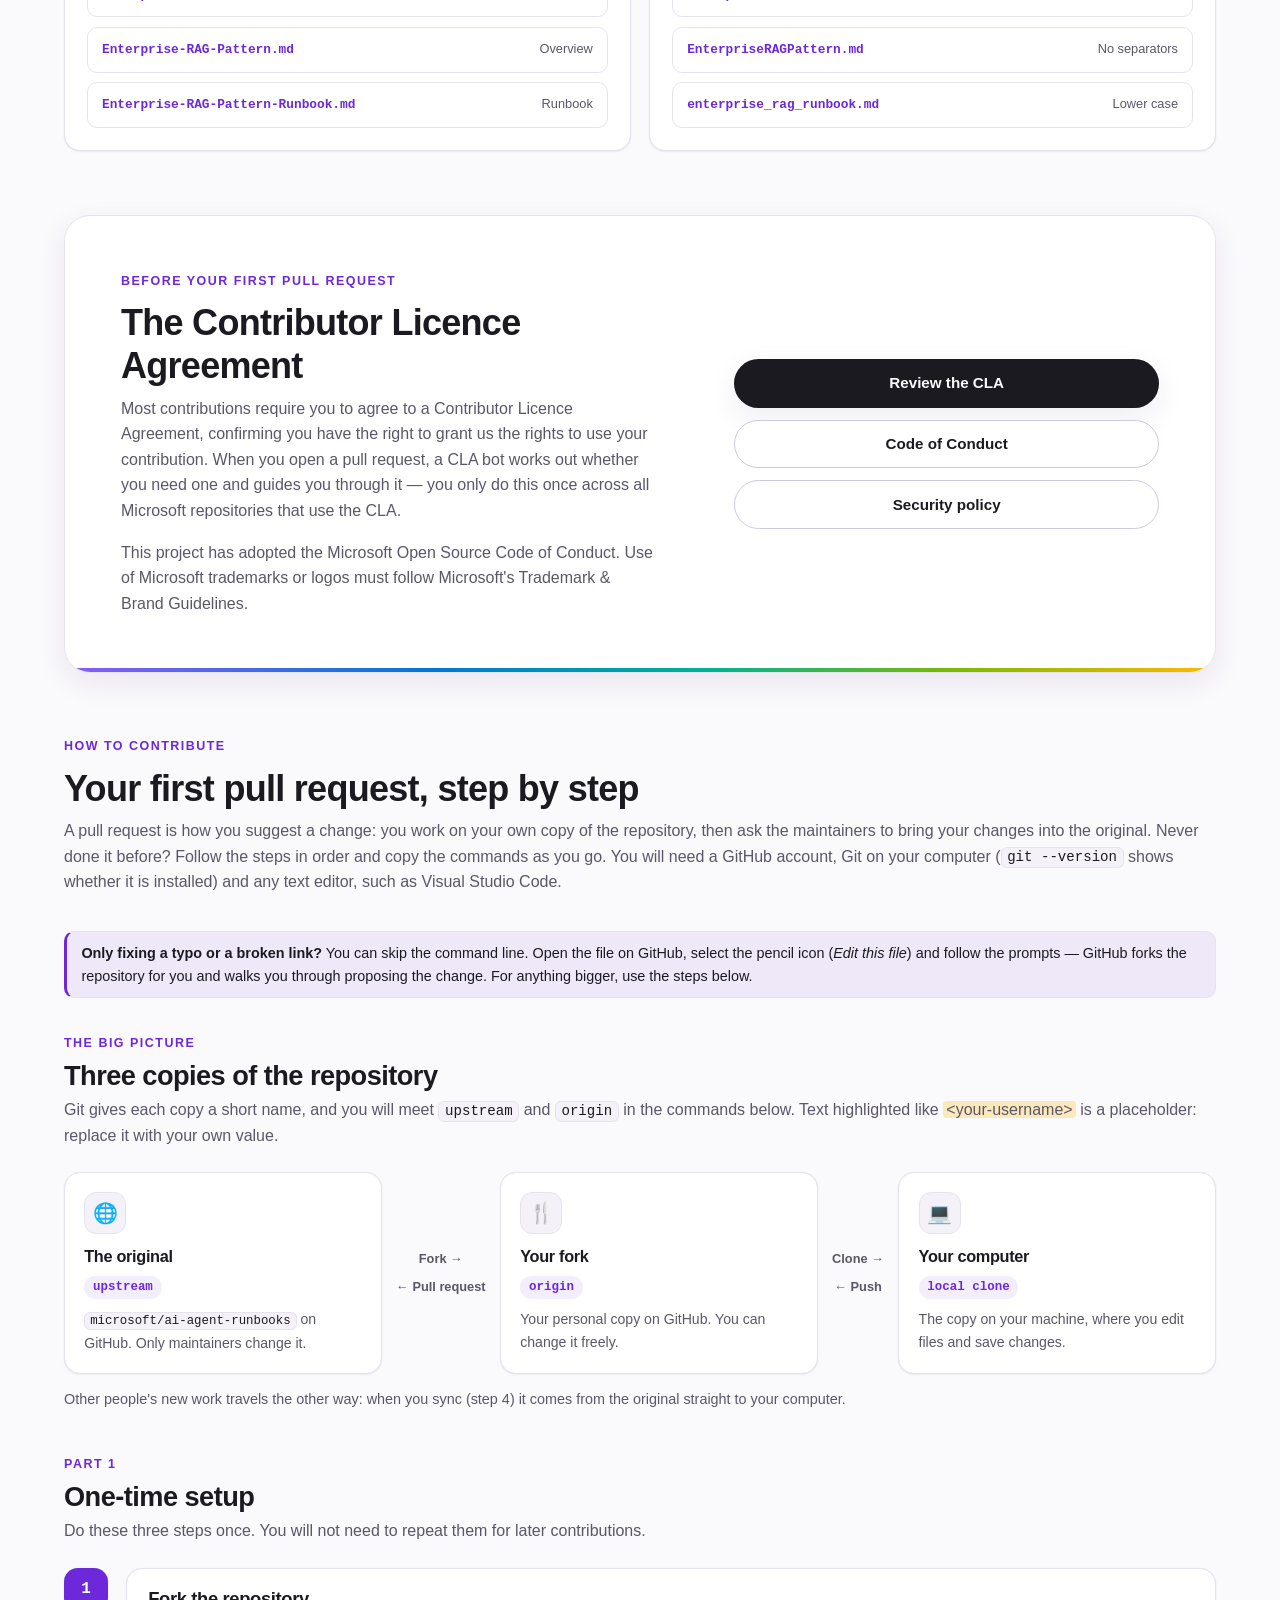
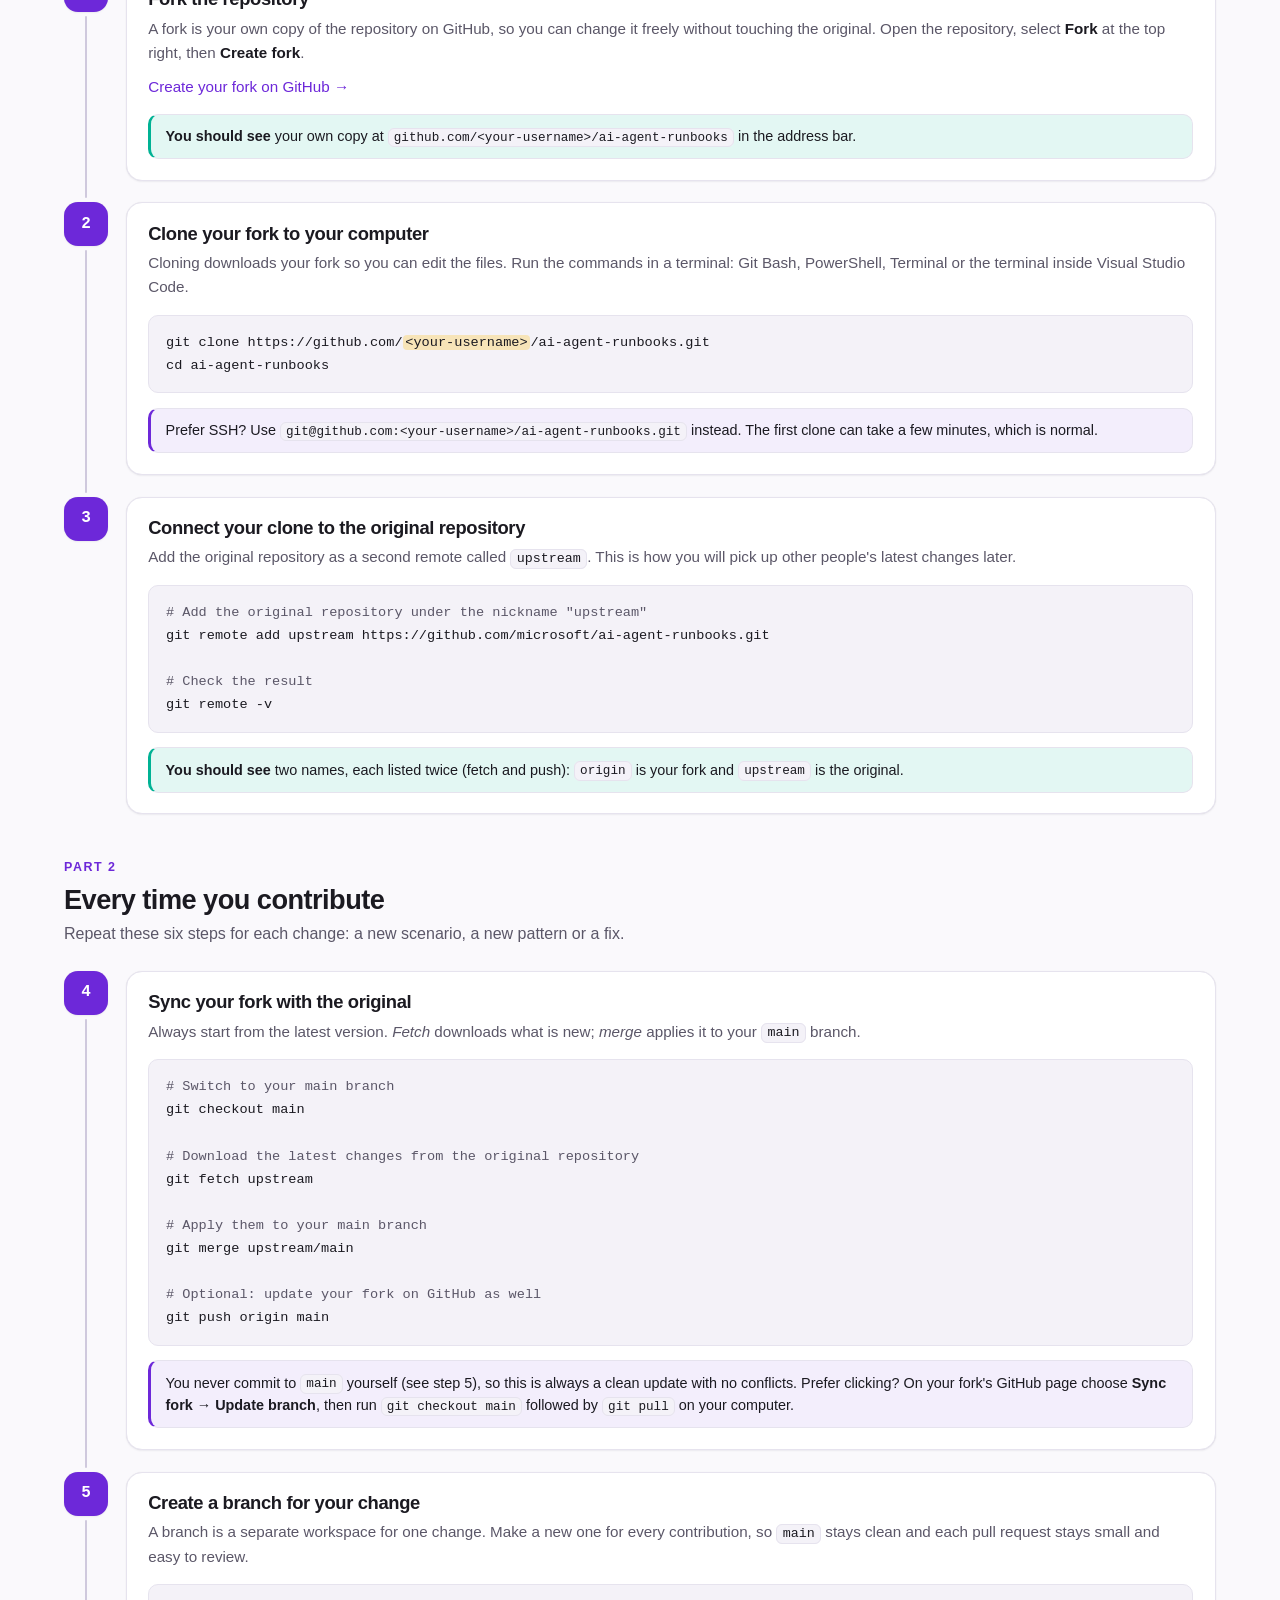
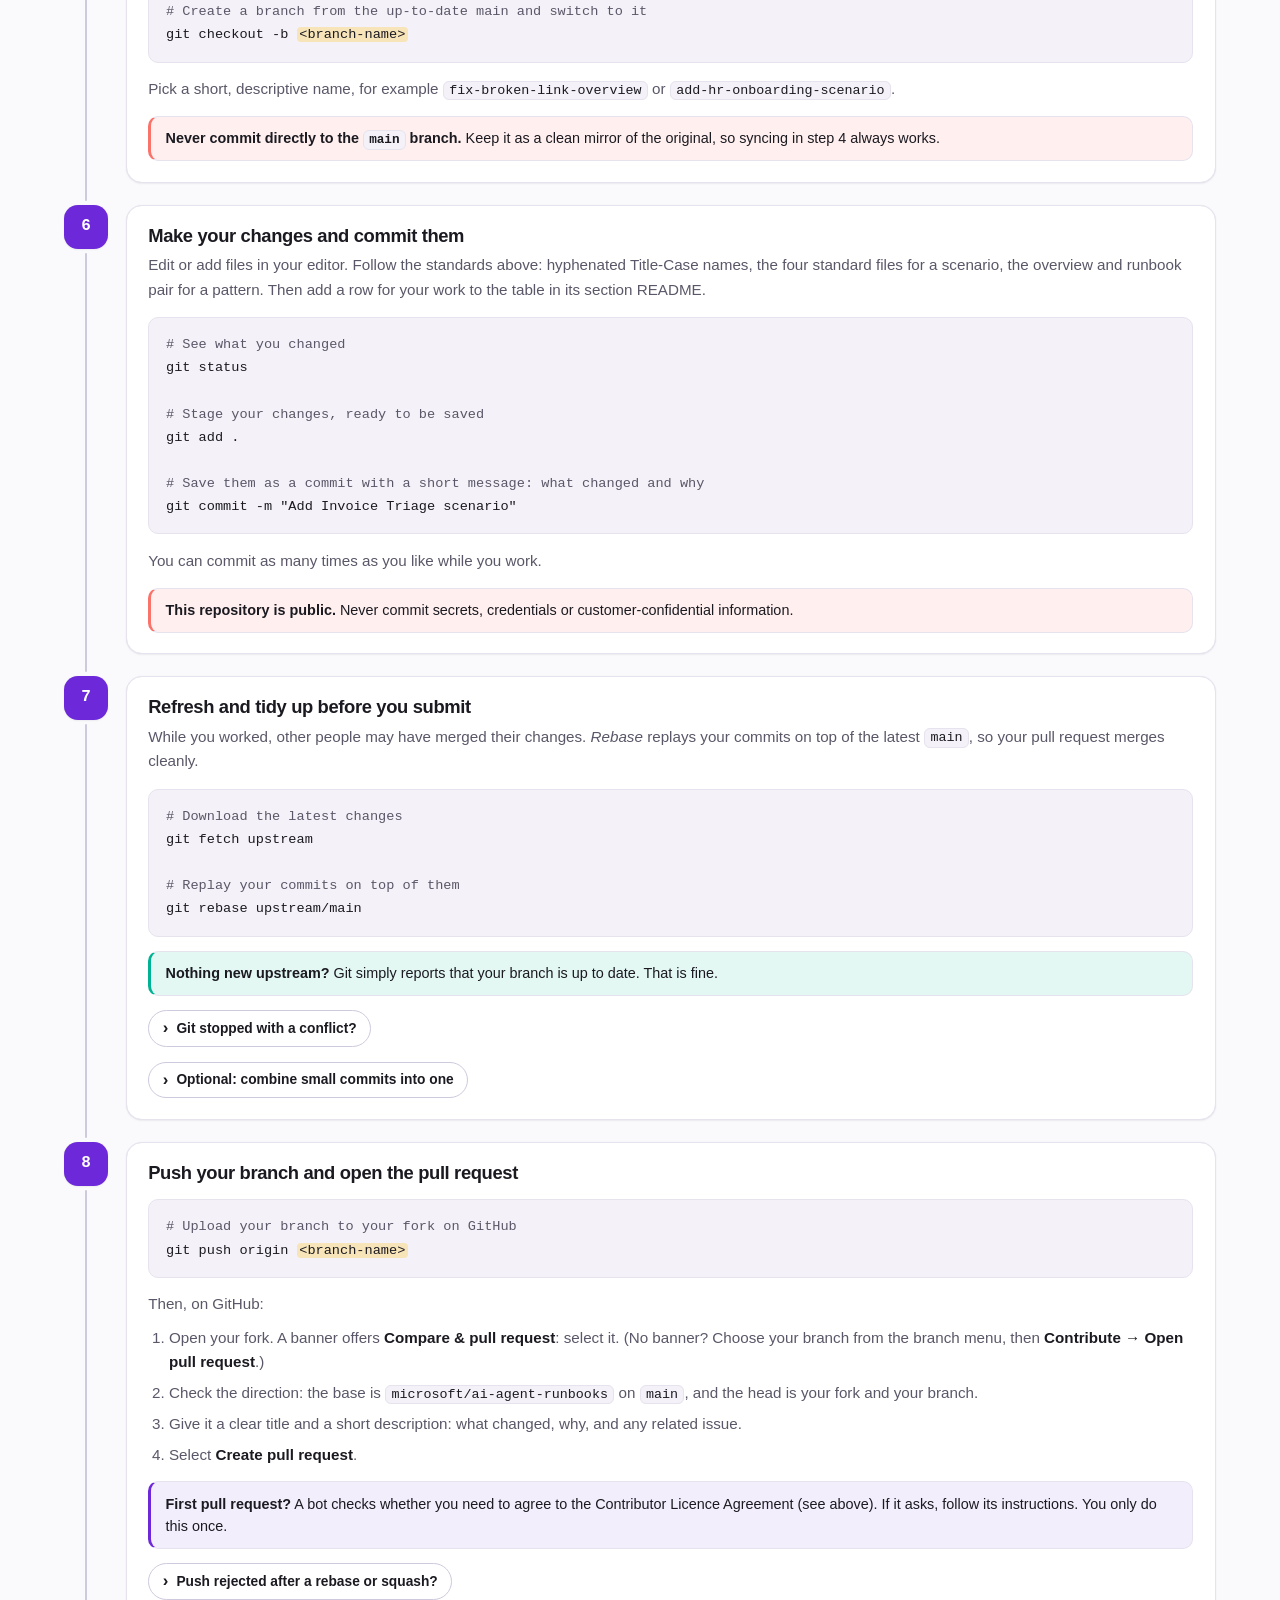
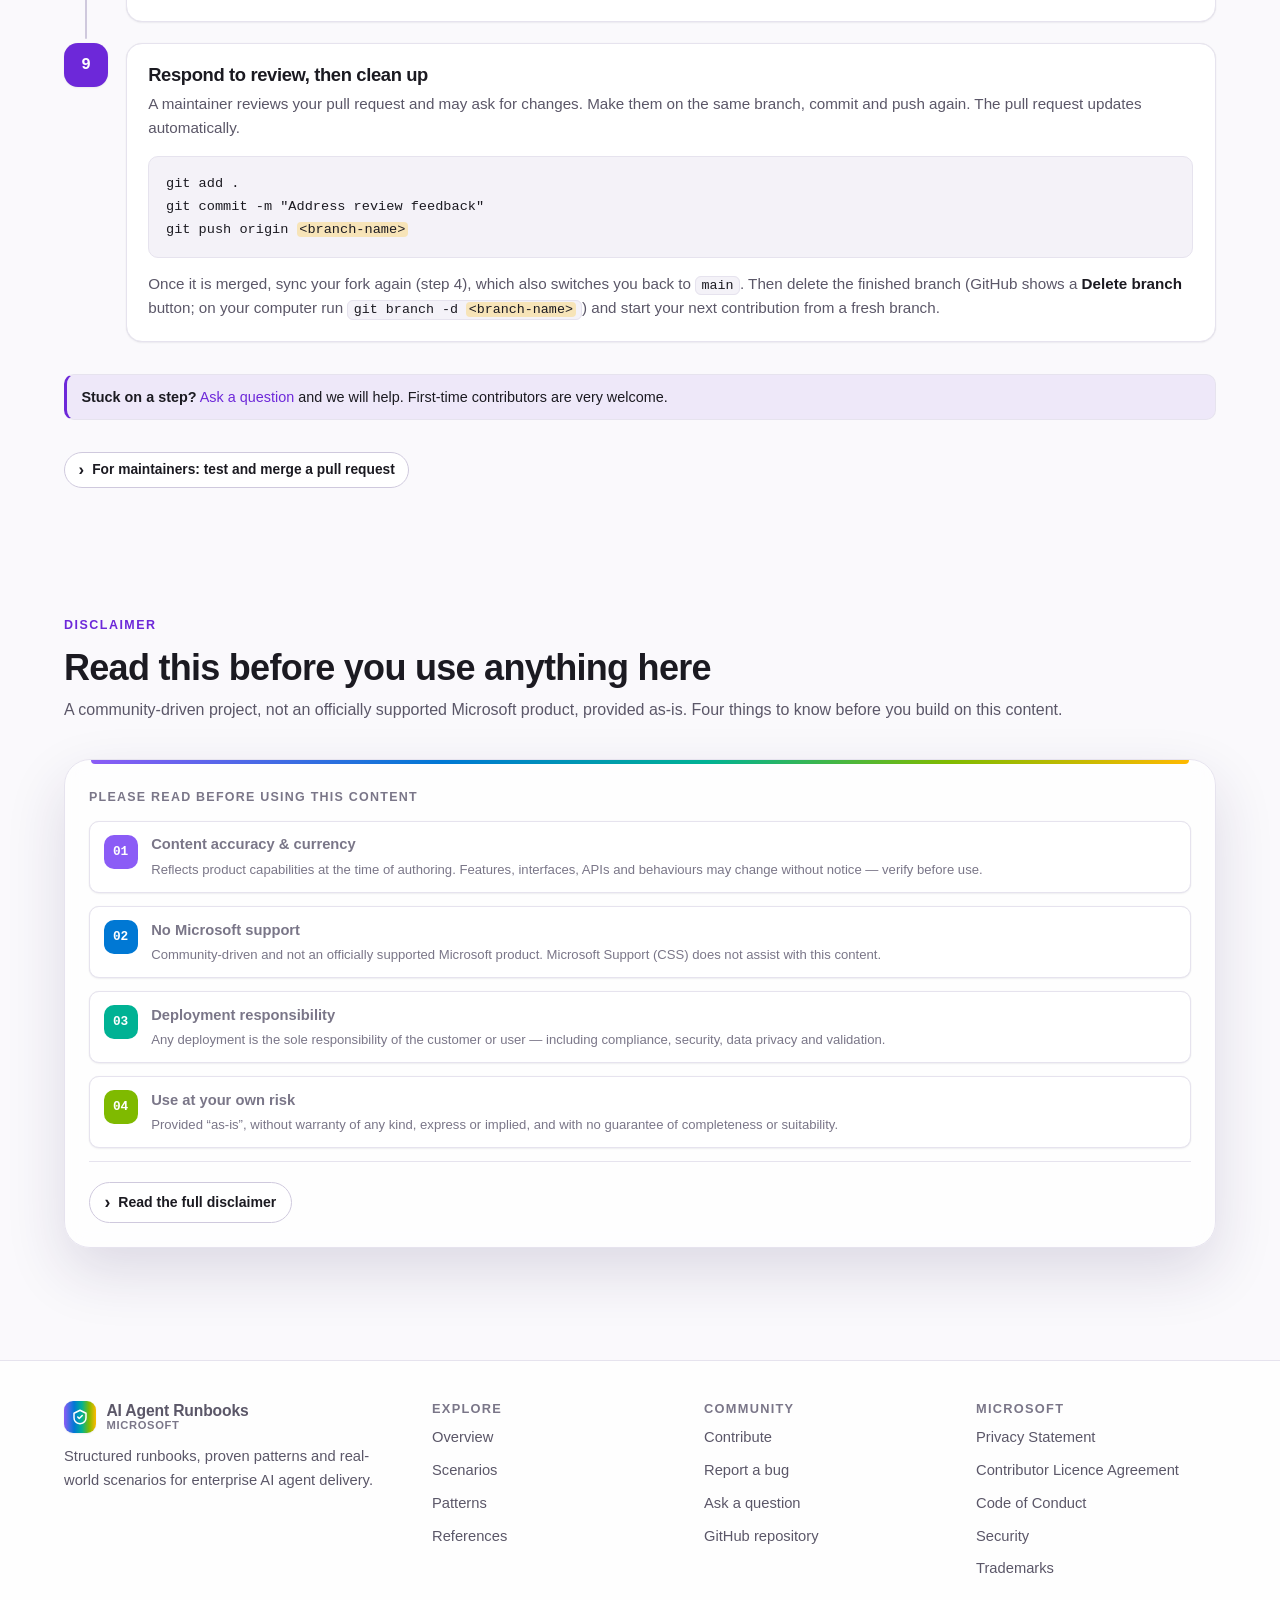
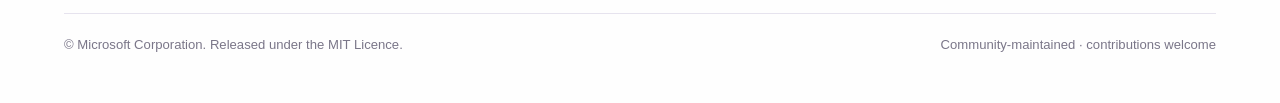
==== commit 7c4ac273: "Add page-contribute class to main on the Contribute page Hook for the page-scoped full-width intro t" ====
--- a/docs/contribute.html
+++ b/docs/contribute.html
@@ -41,7 +41,7 @@
   </div>
 </header>
 
-<main>
+<main class="page-contribute">
   <section class="page-head">
     <div class="wrap">
       <div class="crumbs"><a href="index.html">Home</a> / Contribute</div>
--- a/docs/assets/styles.css
+++ b/docs/assets/styles.css
@@ -655,6 +655,10 @@
 /* ---------- contribution guide (contribute.html) ---------- */
 .guide { scroll-margin-top: 5rem; }
 
+/* contribute page: intro text uses the full content width instead of a narrow column */
+.page-contribute .page-head p,
+.page-contribute .section-head { max-width: none; }
+
 .guide code {
   font-family: var(--mono);
   font-size: 0.88em;
@@ -729,7 +733,7 @@
   text-transform: uppercase; color: var(--accent);
 }
 .guide-part h3 { margin-bottom: 0.3rem; font-size: clamp(1.3rem, 2.6vw, 1.7rem); }
-.guide-part p { max-width: 64ch; margin: 0; color: var(--text-muted); }
+.guide-part p { margin: 0; color: var(--text-muted); }
 
 /* numbered steps */
 .guide-steps { margin: 0; padding: 0; list-style: none; }
